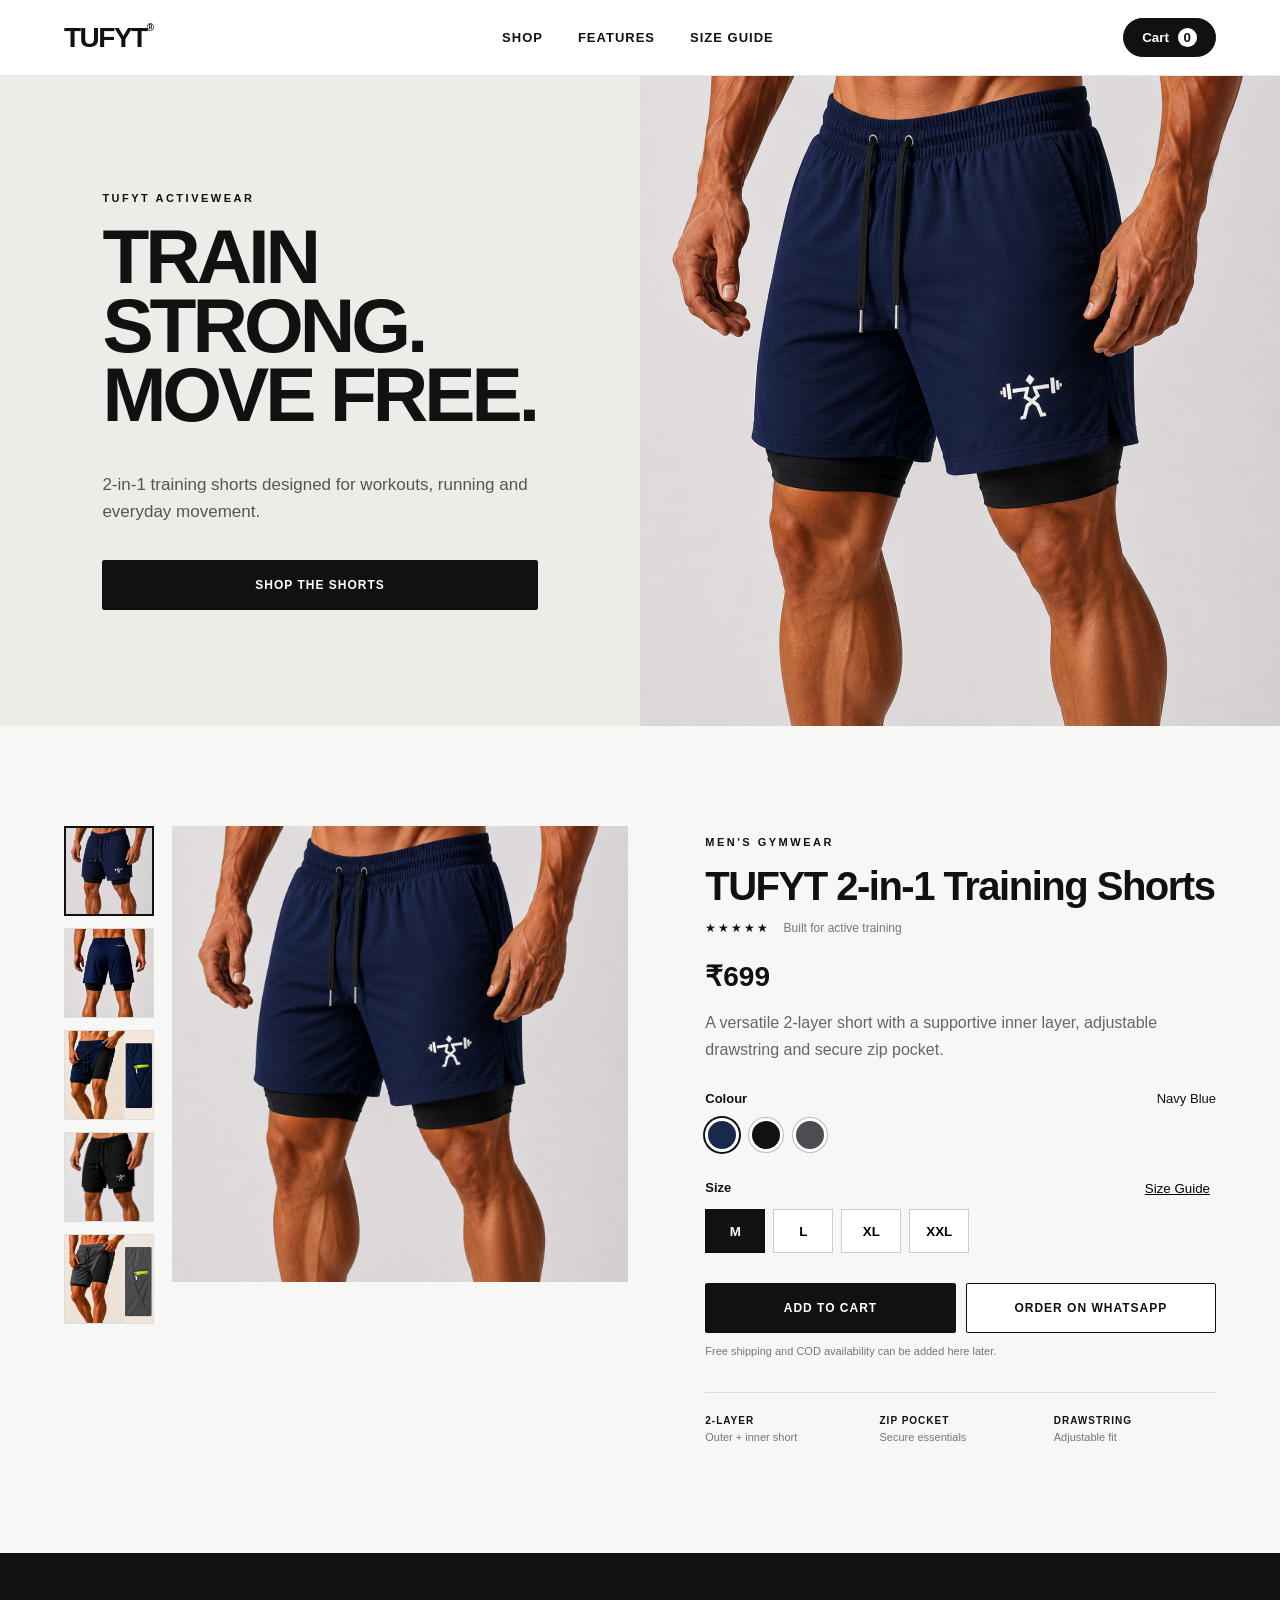
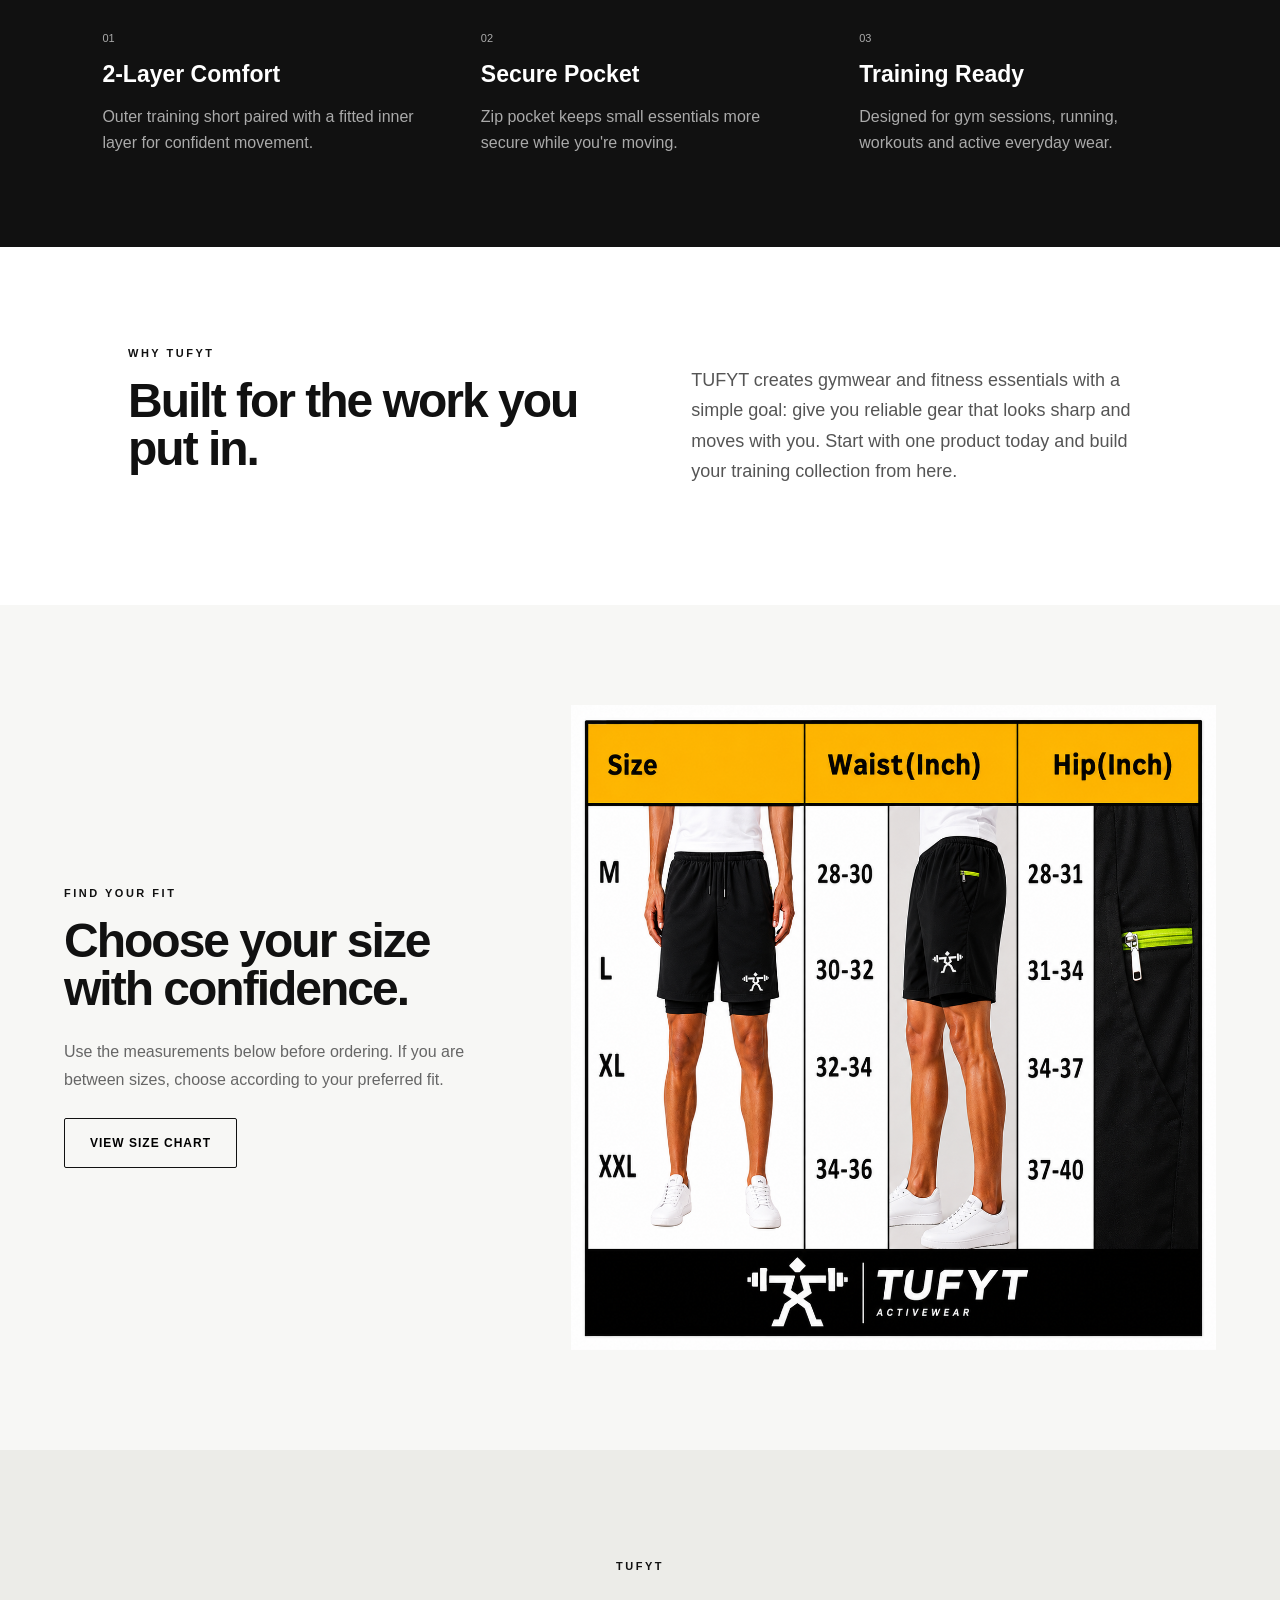
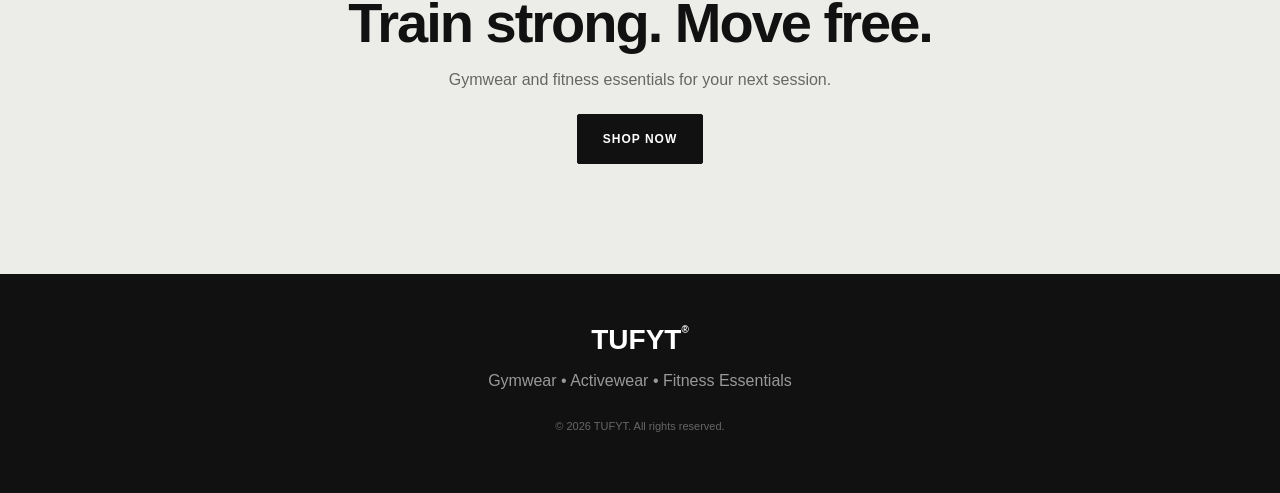
==== index.html @ 215ff0a4 "Add files via upload" ====
<!DOCTYPE html>
<html lang="en">
<head>
<meta charset="UTF-8">
<meta name="viewport" content="width=device-width, initial-scale=1.0">
<title>TUFYT | 2-in-1 Training Shorts</title>
<meta name="description" content="TUFYT 2-in-1 training shorts — built for training, movement and everyday activewear.">
<link rel="stylesheet" href="style.css">
</head>
<body>
<header class="header">
  <a class="logo" href="#">TUFYT<span>®</span></a>
  <nav>
    <a href="#product">Shop</a>
    <a href="#features">Features</a>
    <a href="#size">Size Guide</a>
  </nav>
  <button class="cart-btn" id="cartOpen">Cart <b id="cartCount">0</b></button>
</header>

<main>
<section class="hero">
  <div class="hero-copy">
    <p class="eyebrow">TUFYT ACTIVEWEAR</p>
    <h1>TRAIN STRONG.<br><em>MOVE FREE.</em></h1>
    <p class="hero-text">2-in-1 training shorts designed for workouts, running and everyday movement.</p>
    <a class="btn dark" href="#product">SHOP THE SHORTS</a>
  </div>
  <div class="hero-image">
    <img src="images/navy-front.png" alt="TUFYT 2-in-1 navy training shorts">
  </div>
</section>

<section class="product-section" id="product">
  <div class="gallery">
    <div class="thumbs">
      <button class="thumb active"><img src="images/navy-front.png" alt=""></button>
      <button class="thumb"><img src="images/navy-back.png" alt=""></button>
      <button class="thumb"><img src="images/navy-pocket.png" alt=""></button>
      <button class="thumb"><img src="images/black-front.png" alt=""></button>
      <button class="thumb"><img src="images/grey-front.png" alt=""></button>
    </div>
    <div class="main-photo"><img id="mainImage" src="images/navy-front.png" alt="TUFYT 2-in-1 training shorts"></div>
  </div>

  <div class="product-info">
    <p class="eyebrow">MEN'S GYMWEAR</p>
    <h2>TUFYT 2-in-1 Training Shorts</h2>
    <div class="rating">★★★★★ <span>Built for active training</span></div>
    <div class="price" id="price">₹699</div>
    <p class="muted">A versatile 2-layer short with a supportive inner layer, adjustable drawstring and secure zip pocket.</p>

    <div class="option">
      <div class="option-head"><strong>Colour</strong><span id="colorName">Navy Blue</span></div>
      <div class="swatches">
        <button class="swatch navy selected" data-color="Navy Blue" data-image="images/navy-front.png"></button>
        <button class="swatch black" data-color="Black" data-image="images/black-front.png"></button>
        <button class="swatch grey" data-color="Dark Grey" data-image="images/grey-front.png"></button>
      </div>
    </div>

    <div class="option" id="size">
      <div class="option-head"><strong>Size</strong><button class="size-link" onclick="document.getElementById('sizeModal').classList.add('show')">Size Guide</button></div>
      <div class="sizes">
        <button class="size selected">M</button>
        <button class="size">L</button>
        <button class="size">XL</button>
        <button class="size">XXL</button>
      </div>
    </div>

    <div class="buy-row">
      <button class="btn dark add" id="addCart">ADD TO CART</button>
      <button class="btn whatsapp" id="whatsapp">ORDER ON WHATSAPP</button>
    </div>
    <p class="small-note">Free shipping and COD availability can be added here later.</p>

    <div class="trust">
      <div><b>2-LAYER</b><span>Outer + inner short</span></div>
      <div><b>ZIP POCKET</b><span>Secure essentials</span></div>
      <div><b>DRAWSTRING</b><span>Adjustable fit</span></div>
    </div>
  </div>
</section>

<section class="feature-strip" id="features">
  <div><span>01</span><h3>2-Layer Comfort</h3><p>Outer training short paired with a fitted inner layer for confident movement.</p></div>
  <div><span>02</span><h3>Secure Pocket</h3><p>Zip pocket keeps small essentials more secure while you're moving.</p></div>
  <div><span>03</span><h3>Training Ready</h3><p>Designed for gym sessions, running, workouts and active everyday wear.</p></div>
</section>

<section class="story">
  <div>
    <p class="eyebrow">WHY TUFYT</p>
    <h2>Built for the work you put in.</h2>
  </div>
  <p>TUFYT creates gymwear and fitness essentials with a simple goal: give you reliable gear that looks sharp and moves with you. Start with one product today and build your training collection from here.</p>
</section>

<section class="size-section">
  <div>
    <p class="eyebrow">FIND YOUR FIT</p>
    <h2>Choose your size with confidence.</h2>
    <p>Use the measurements below before ordering. If you are between sizes, choose according to your preferred fit.</p>
    <button class="btn outline" onclick="document.getElementById('sizeModal').classList.add('show')">VIEW SIZE CHART</button>
  </div>
  <img src="images/size.png" alt="TUFYT 2-in-1 shorts size chart">
</section>

<section class="newsletter">
  <p class="eyebrow">TUFYT</p>
  <h2>Train strong. Move free.</h2>
  <p>Gymwear and fitness essentials for your next session.</p>
  <a class="btn dark" href="#product">SHOP NOW</a>
</section>
</main>

<footer>
  <div class="footer-brand">TUFYT<span>®</span></div>
  <p>Gymwear • Activewear • Fitness Essentials</p>
  <p class="copyright">© 2026 TUFYT. All rights reserved.</p>
</footer>

<div class="overlay" id="overlay"></div>
<aside class="cart" id="cart">
  <div class="cart-head"><h3>Your Cart</h3><button id="cartClose">×</button></div>
  <div id="cartItems" class="cart-items"><p class="empty">Your cart is empty.</p></div>
  <div class="cart-bottom">
    <div class="total"><span>Total</span><b id="cartTotal">₹0</b></div>
    <button class="btn whatsapp" id="cartWhatsapp">ORDER CART ON WHATSAPP</button>
  </div>
</aside>

<div class="modal" id="sizeModal">
  <div class="modal-box">
    <button class="modal-close" onclick="document.getElementById('sizeModal').classList.remove('show')">×</button>
    <h2>TUFYT Size Guide</h2>
    <img src="images/size.png" alt="TUFYT size chart">
  </div>
</div>

<script>
const PRICE = 699; // Change your selling price here.
const WHATSAPP_NUMBER = "919999999999"; // Replace with your WhatsApp number, including country code.

let selectedColor = "Navy Blue";
let selectedSize = "M";
let cart = [];

const mainImage = document.getElementById("mainImage");
const colorName = document.getElementById("colorName");

document.querySelectorAll(".thumb").forEach(btn => {
  btn.addEventListener("click", () => {
    document.querySelectorAll(".thumb").forEach(x => x.classList.remove("active"));
    btn.classList.add("active");
    mainImage.src = btn.querySelector("img").src;
  });
});

document.querySelectorAll(".swatch").forEach(btn => {
  btn.addEventListener("click", () => {
    document.querySelectorAll(".swatch").forEach(x => x.classList.remove("selected"));
    btn.classList.add("selected");
    selectedColor = btn.dataset.color;
    colorName.textContent = selectedColor;
    mainImage.src = btn.dataset.image;
  });
});

document.querySelectorAll(".size").forEach(btn => {
  btn.addEventListener("click", () => {
    document.querySelectorAll(".size").forEach(x => x.classList.remove("selected"));
    btn.classList.add("selected");
    selectedSize = btn.textContent;
  });
});

function updateCart() {
  const count = cart.reduce((sum, item) => sum + item.qty, 0);
  document.getElementById("cartCount").textContent = count;
  document.getElementById("cartTotal").textContent = "₹" + (cart.reduce((sum, item) => sum + item.qty * item.price, 0));
  const box = document.getElementById("cartItems");
  if (!cart.length) {
    box.innerHTML = '<p class="empty">Your cart is empty.</p>';
    return;
  }
  box.innerHTML = cart.map((item, i) => `
    <div class="cart-item">
      <img src="${item.image}" alt="">
      <div><b>${item.name}</b><p>${item.color} · Size ${item.size}</p><strong>₹${item.price} × ${item.qty}</strong></div>
      <button onclick="removeItem(${i})">×</button>
    </div>`).join("");
}
function removeItem(i) { cart.splice(i,1); updateCart(); }

document.getElementById("addCart").addEventListener("click", () => {
  const existing = cart.find(x => x.color === selectedColor && x.size === selectedSize);
  if (existing) existing.qty++;
  else cart.push({name:"TUFYT 2-in-1 Training Shorts", color:selectedColor, size:selectedSize, qty:1, price:PRICE, image:mainImage.src});
  updateCart();
  document.getElementById("cart").classList.add("show");
  document.getElementById("overlay").classList.add("show");
});

function openWhatsApp(items) {
  const text = "Hi TUFYT! I want to order:%0A%0A" + items;
  window.open("https://wa.me/" + WHATSAPP_NUMBER + "?text=" + text, "_blank");
}
document.getElementById("whatsapp").addEventListener("click", () => {
  openWhatsApp("TUFYT 2-in-1 Training Shorts%0AColour: " + selectedColor + "%0ASize: " + selectedSize + "%0AQty: 1%0APrice: ₹" + PRICE);
});
document.getElementById("cartWhatsapp").addEventListener("click", () => {
  if (!cart.length) return;
  const lines = cart.map(x => `${x.name} - ${x.color} - Size ${x.size} - Qty ${x.qty} - ₹${x.price*x.qty}`).join("%0A");
  openWhatsApp(lines + "%0A%0ATotal: ₹" + cart.reduce((s,x)=>s+x.price*x.qty,0));
});

document.getElementById("cartOpen").onclick = () => {document.getElementById("cart").classList.add("show");document.getElementById("overlay").classList.add("show");};
function closeCart(){document.getElementById("cart").classList.remove("show");document.getElementById("overlay").classList.remove("show");}
document.getElementById("cartClose").onclick = closeCart;
document.getElementById("overlay").onclick = closeCart;
updateCart();
</script>
</body>
</html>
---- style.css ----
*{box-sizing:border-box}html{scroll-behavior:smooth}body{margin:0;font-family:Arial,Helvetica,sans-serif;color:#111;background:#f7f7f5}a{text-decoration:none;color:inherit}.header{height:76px;background:#fff;border-bottom:1px solid #e8e8e8;display:flex;align-items:center;justify-content:space-between;padding:0 5vw;position:sticky;top:0;z-index:20}.logo{font-size:28px;font-weight:900;letter-spacing:-1.5px}.logo span,.footer-brand span{font-size:10px;vertical-align:top}.header nav{display:flex;gap:35px;font-size:13px;font-weight:700;text-transform:uppercase;letter-spacing:1px}.cart-btn{border:1px solid #111;background:#111;color:#fff;border-radius:30px;padding:11px 18px;font-weight:700;cursor:pointer}.cart-btn b{background:#fff;color:#111;border-radius:50%;padding:2px 6px;margin-left:5px}.hero{min-height:650px;display:grid;grid-template-columns:1fr 1fr;background:#ecece8}.hero-copy{display:flex;flex-direction:column;justify-content:center;padding:8vw}.eyebrow{font-size:11px;font-weight:800;letter-spacing:2.5px;margin:0 0 18px}.hero h1{font-size:clamp(48px,6vw,88px);line-height:.9;letter-spacing:-4px;margin:0 0 25px}.hero h1 em{font-style:normal}.hero-text{font-size:17px;line-height:1.6;max-width:440px;color:#555;margin-bottom:35px}.hero-image{overflow:hidden}.hero-image img{width:100%;height:100%;object-fit:cover;object-position:center}.btn{display:inline-flex;align-items:center;justify-content:center;min-height:50px;padding:0 25px;border-radius:2px;border:1px solid #111;font-weight:800;font-size:12px;letter-spacing:1px;cursor:pointer}.dark{background:#111;color:#fff}.outline{background:transparent}.product-section{display:grid;grid-template-columns:1.05fr .95fr;gap:6vw;max-width:1280px;margin:auto;padding:100px 5vw}.gallery{display:grid;grid-template-columns:90px 1fr;gap:18px}.thumbs{display:flex;flex-direction:column;gap:12px}.thumb{padding:0;border:1px solid #ddd;background:#fff;cursor:pointer;aspect-ratio:1/1;overflow:hidden}.thumb.active{border:2px solid #111}.thumb img{width:100%;height:100%;object-fit:cover}.main-photo{background:#eee;aspect-ratio:1/1;overflow:hidden}.main-photo img{width:100%;height:100%;object-fit:cover}.product-info{padding:10px 0}.product-info h2{font-size:40px;line-height:1;letter-spacing:-1.5px;margin:0 0 15px}.rating{font-size:12px;letter-spacing:2px;margin-bottom:25px}.rating span{color:#777;letter-spacing:0;margin-left:8px}.price{font-size:28px;font-weight:800;margin-bottom:15px}.muted{color:#666;line-height:1.7}.option{margin-top:28px}.option-head{display:flex;justify-content:space-between;margin-bottom:12px;font-size:13px}.size-link{border:0;background:none;text-decoration:underline;cursor:pointer}.swatches{display:flex;gap:10px}.swatch{width:34px;height:34px;border-radius:50%;border:3px solid #fff;box-shadow:0 0 0 1px #bbb;cursor:pointer}.swatch.selected{box-shadow:0 0 0 2px #111}.navy{background:#18294d}.black{background:#111}.grey{background:#4c4d50}.sizes{display:flex;gap:8px}.size{background:#fff;border:1px solid #ccc;min-width:60px;height:44px;cursor:pointer;font-weight:700}.size.selected{background:#111;color:#fff;border-color:#111}.buy-row{display:grid;grid-template-columns:1fr 1fr;gap:10px;margin-top:30px}.whatsapp{background:#fff;border:1px solid #111;color:#111}.small-note{font-size:11px;color:#777;margin-top:12px}.trust{display:grid;grid-template-columns:repeat(3,1fr);gap:12px;border-top:1px solid #ddd;margin-top:35px;padding-top:22px}.trust div{display:flex;flex-direction:column;gap:5px}.trust b{font-size:10px;letter-spacing:1px}.trust span{font-size:11px;color:#777}.feature-strip{background:#111;color:#fff;display:grid;grid-template-columns:repeat(3,1fr);padding:75px 8vw;gap:60px}.feature-strip span{font-size:11px;color:#aaa}.feature-strip h3{font-size:23px;margin:15px 0 10px}.feature-strip p{color:#aaa;line-height:1.6}.story{display:grid;grid-template-columns:1fr 1fr;gap:8vw;padding:100px 10vw;background:#fff}.story h2,.size-section h2{font-size:48px;line-height:1;letter-spacing:-2px;margin:0}.story>p{font-size:18px;line-height:1.7;color:#555}.size-section{max-width:1280px;margin:auto;padding:100px 5vw;display:grid;grid-template-columns:.8fr 1.2fr;gap:6vw;align-items:center}.size-section p:not(.eyebrow){color:#666;line-height:1.7;margin:25px 0}.size-section img{width:100%;max-height:650px;object-fit:contain;background:#fff}.newsletter{text-align:center;padding:110px 20px;background:#ecece8}.newsletter h2{font-size:56px;letter-spacing:-2px;margin:0 0 12px}.newsletter p:not(.eyebrow){color:#666;margin-bottom:25px}footer{background:#111;color:#fff;text-align:center;padding:50px 20px}.footer-brand{font-size:28px;font-weight:900}.footer-brand+ p{color:#999}.copyright{font-size:11px;color:#666;margin-top:30px}.overlay{position:fixed;inset:0;background:rgba(0,0,0,.4);opacity:0;visibility:hidden;transition:.25s;z-index:30}.overlay.show{opacity:1;visibility:visible}.cart{position:fixed;right:-440px;top:0;height:100vh;width:min(440px,100%);background:#fff;z-index:31;transition:.3s;display:flex;flex-direction:column}.cart.show{right:0}.cart-head{padding:25px;border-bottom:1px solid #ddd;display:flex;justify-content:space-between}.cart-head h3{margin:0}.cart-head button,.modal-close{border:0;background:none;font-size:30px;cursor:pointer}.cart-items{padding:20px;overflow:auto;flex:1}.empty{text-align:center;color:#888;margin-top:50px}.cart-item{display:grid;grid-template-columns:70px 1fr 25px;gap:12px;margin-bottom:18px;align-items:start}.cart-item img{width:70px;height:80px;object-fit:cover;background:#eee}.cart-item p{font-size:12px;color:#777;margin:6px 0}.cart-item strong{font-size:13px}.cart-item button{border:0;background:none;font-size:20px;cursor:pointer}.cart-bottom{padding:20px;border-top:1px solid #ddd}.total{display:flex;justify-content:space-between;font-size:18px;margin-bottom:15px}.cart-bottom .btn{width:100%}.modal{position:fixed;inset:0;background:rgba(0,0,0,.65);display:flex;align-items:center;justify-content:center;padding:20px;opacity:0;visibility:hidden;z-index:40}.modal.show{opacity:1;visibility:visible}.modal-box{background:#fff;max-width:850px;max-height:90vh;overflow:auto;padding:30px;position:relative}.modal-box img{width:100%;display:block}.modal-box h2{margin-top:0}.modal-close{position:absolute;right:12px;top:6px}@media(max-width:800px){.header{padding:0 18px}.header nav{display:none}.hero,.product-section,.story,.size-section{grid-template-columns:1fr}.hero{min-height:auto}.hero-copy{padding:70px 24px}.hero-image{height:500px}.product-section{padding:55px 20px}.gallery{grid-template-columns:65px 1fr}.product-info h2{font-size:32px}.feature-strip{grid-template-columns:1fr;padding:55px 25px;gap:25px}.story,.size-section{padding:65px 25px}.story h2,.size-section h2{font-size:38px}.newsletter h2{font-size:40px}.buy-row{grid-template-columns:1fr}.trust{grid-template-columns:1fr 1fr}.trust div:last-child{grid-column:span 2}}
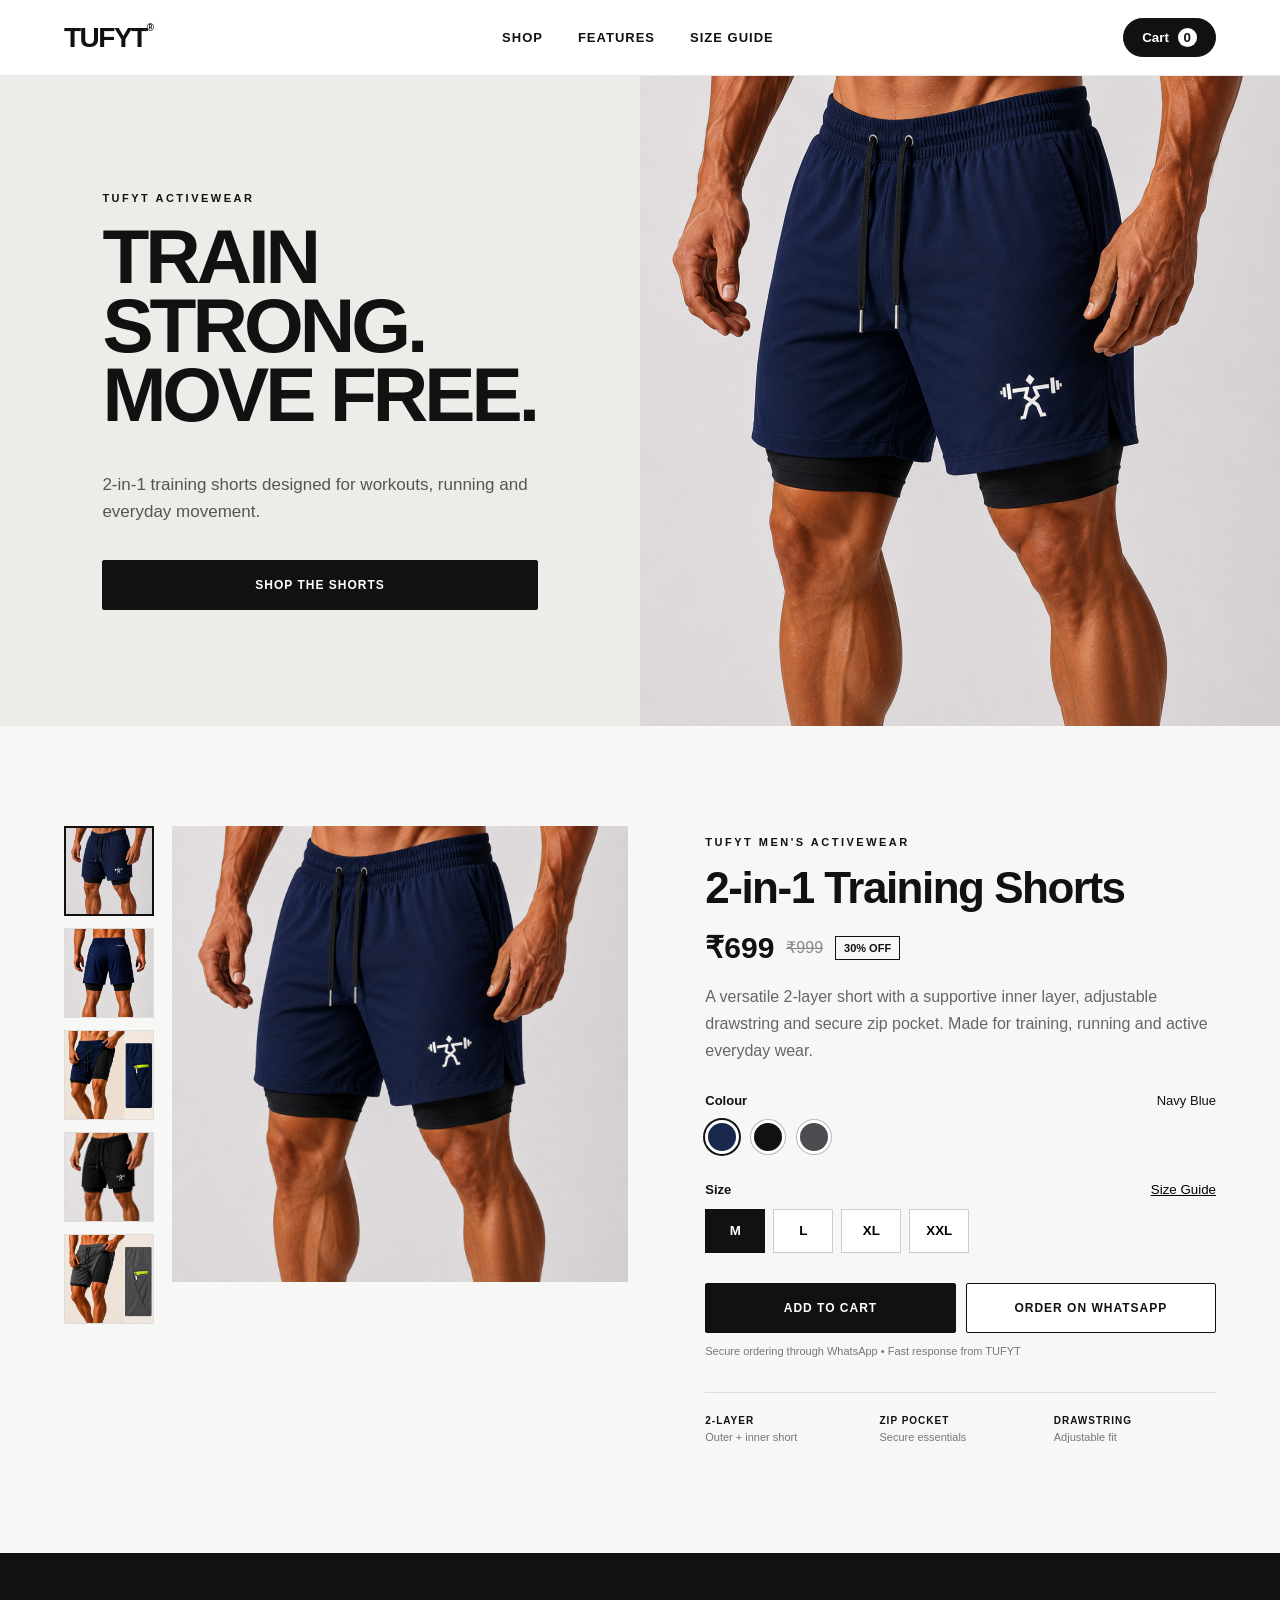
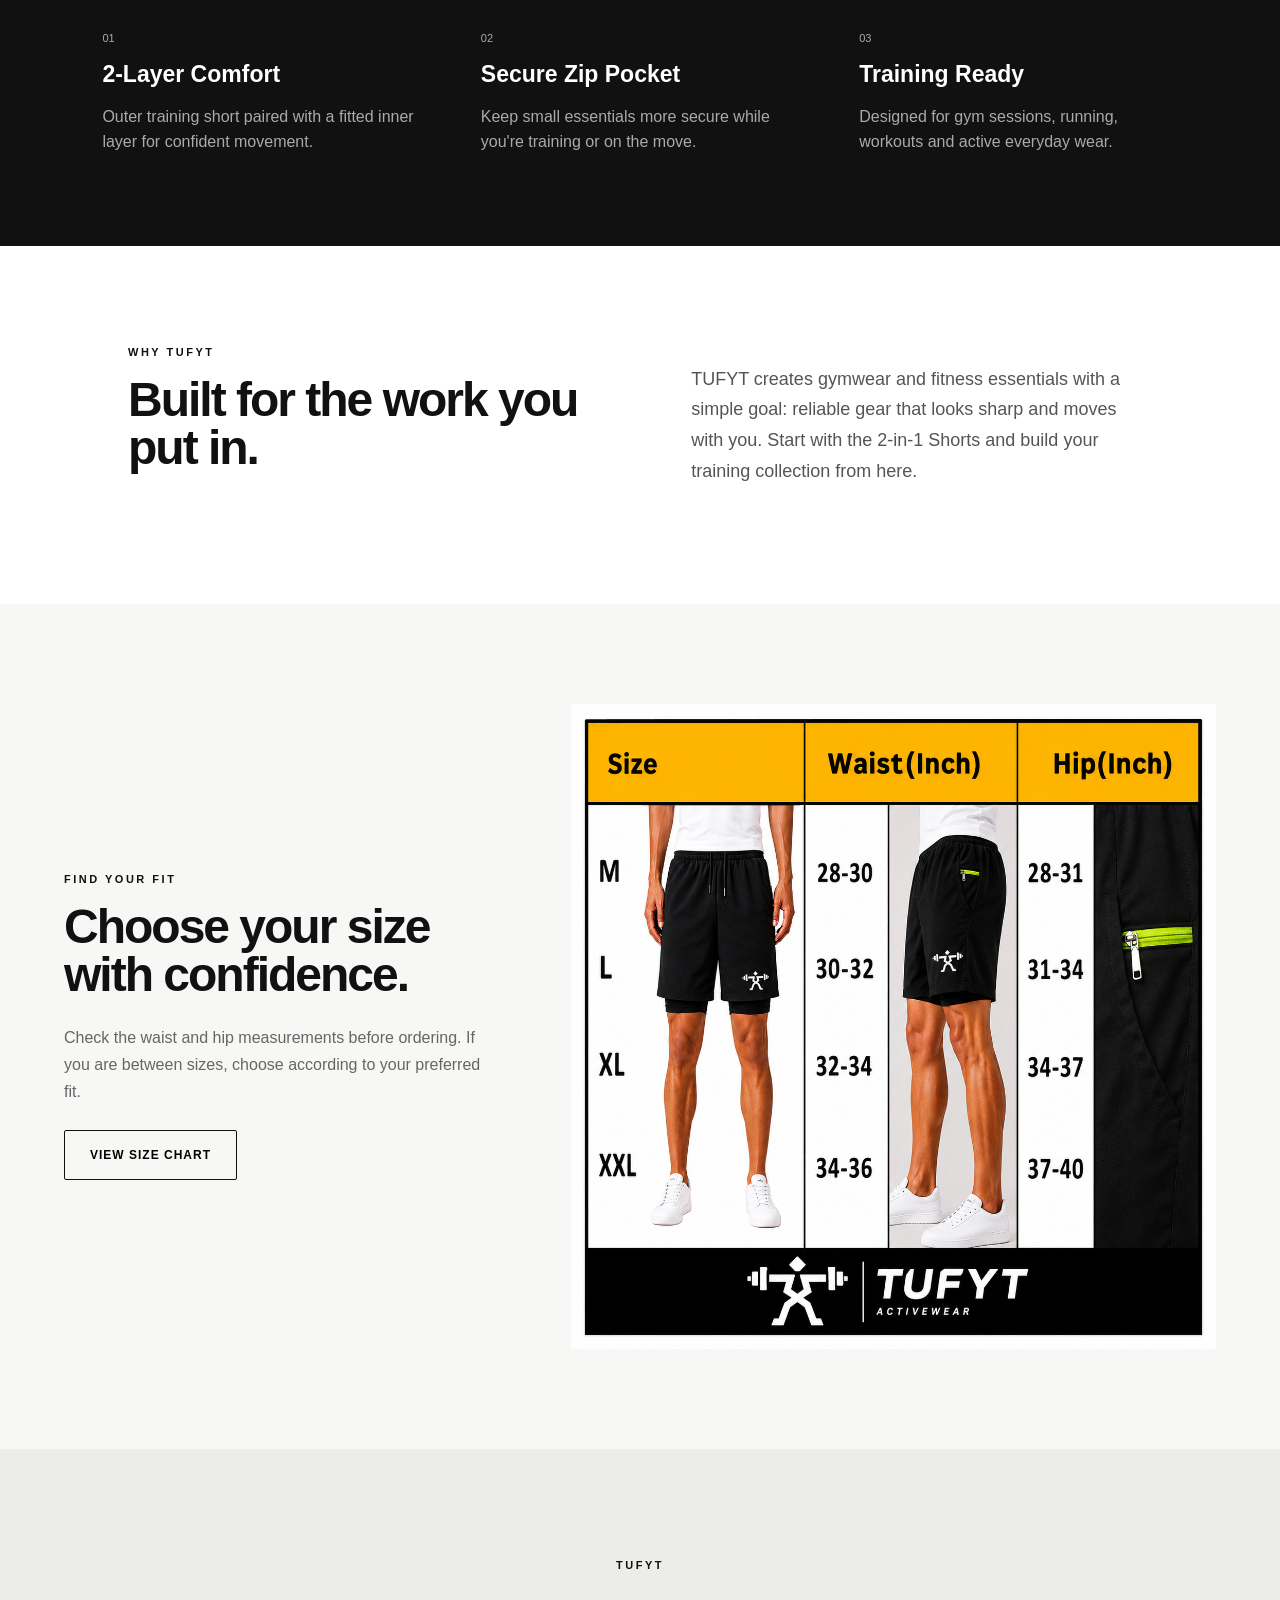
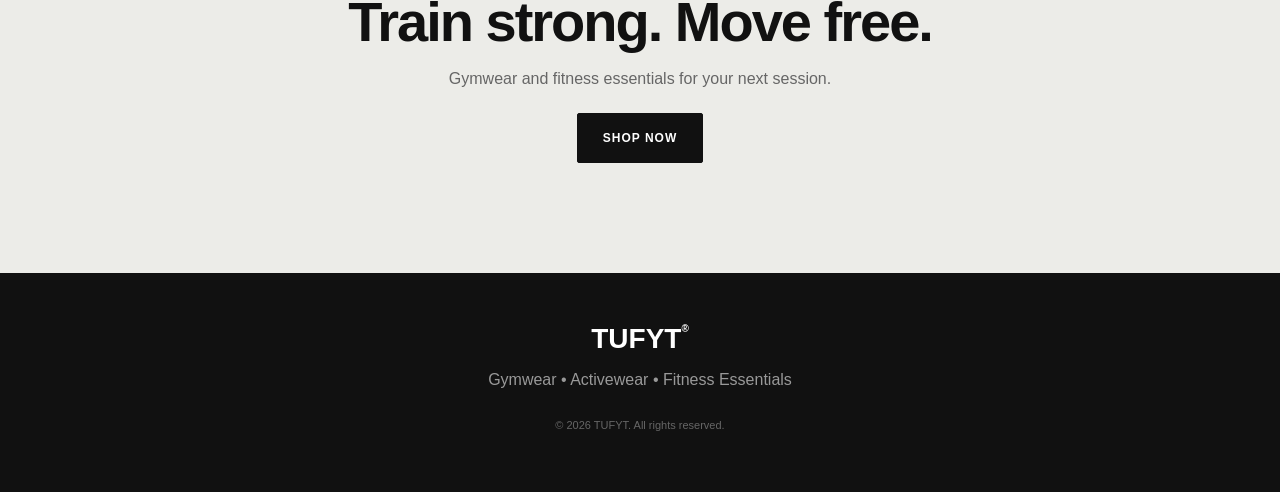
==== commit a14ca394: "Add files via upload" ====
--- a/index.html
+++ b/index.html
@@ -1,13 +1,14 @@
 <!DOCTYPE html>
 <html lang="en">
 <head>
-<meta charset="UTF-8">
-<meta name="viewport" content="width=device-width, initial-scale=1.0">
-<title>TUFYT | 2-in-1 Training Shorts</title>
-<meta name="description" content="TUFYT 2-in-1 training shorts — built for training, movement and everyday activewear.">
-<link rel="stylesheet" href="style.css">
+  <meta charset="UTF-8">
+  <meta name="viewport" content="width=device-width, initial-scale=1.0">
+  <title>TUFYT | 2-in-1 Training Shorts</title>
+  <meta name="description" content="TUFYT 2-in-1 training shorts built for gym, running and everyday movement.">
+  <link rel="stylesheet" href="style.css">
 </head>
 <body>
+
 <header class="header">
   <a class="logo" href="#">TUFYT<span>®</span></a>
   <nav>
@@ -19,100 +20,140 @@
 </header>
 
 <main>
-<section class="hero">
-  <div class="hero-copy">
-    <p class="eyebrow">TUFYT ACTIVEWEAR</p>
-    <h1>TRAIN STRONG.<br><em>MOVE FREE.</em></h1>
-    <p class="hero-text">2-in-1 training shorts designed for workouts, running and everyday movement.</p>
-    <a class="btn dark" href="#product">SHOP THE SHORTS</a>
-  </div>
-  <div class="hero-image">
-    <img src="images/navy-front.png" alt="TUFYT 2-in-1 navy training shorts">
-  </div>
-</section>
-
-<section class="product-section" id="product">
-  <div class="gallery">
-    <div class="thumbs">
-      <button class="thumb active"><img src="images/navy-front.png" alt=""></button>
-      <button class="thumb"><img src="images/navy-back.png" alt=""></button>
-      <button class="thumb"><img src="images/navy-pocket.png" alt=""></button>
-      <button class="thumb"><img src="images/black-front.png" alt=""></button>
-      <button class="thumb"><img src="images/grey-front.png" alt=""></button>
-    </div>
-    <div class="main-photo"><img id="mainImage" src="images/navy-front.png" alt="TUFYT 2-in-1 training shorts"></div>
-  </div>
-
-  <div class="product-info">
-    <p class="eyebrow">MEN'S GYMWEAR</p>
-    <h2>TUFYT 2-in-1 Training Shorts</h2>
-    <div class="rating">★★★★★ <span>Built for active training</span></div>
-    <div class="price" id="price">₹699</div>
-    <p class="muted">A versatile 2-layer short with a supportive inner layer, adjustable drawstring and secure zip pocket.</p>
-
-    <div class="option">
-      <div class="option-head"><strong>Colour</strong><span id="colorName">Navy Blue</span></div>
-      <div class="swatches">
-        <button class="swatch navy selected" data-color="Navy Blue" data-image="images/navy-front.png"></button>
-        <button class="swatch black" data-color="Black" data-image="images/black-front.png"></button>
-        <button class="swatch grey" data-color="Dark Grey" data-image="images/grey-front.png"></button>
-      </div>
-    </div>
-
-    <div class="option" id="size">
-      <div class="option-head"><strong>Size</strong><button class="size-link" onclick="document.getElementById('sizeModal').classList.add('show')">Size Guide</button></div>
-      <div class="sizes">
-        <button class="size selected">M</button>
-        <button class="size">L</button>
-        <button class="size">XL</button>
-        <button class="size">XXL</button>
-      </div>
-    </div>
-
-    <div class="buy-row">
-      <button class="btn dark add" id="addCart">ADD TO CART</button>
-      <button class="btn whatsapp" id="whatsapp">ORDER ON WHATSAPP</button>
-    </div>
-    <p class="small-note">Free shipping and COD availability can be added here later.</p>
-
-    <div class="trust">
-      <div><b>2-LAYER</b><span>Outer + inner short</span></div>
-      <div><b>ZIP POCKET</b><span>Secure essentials</span></div>
-      <div><b>DRAWSTRING</b><span>Adjustable fit</span></div>
-    </div>
-  </div>
-</section>
-
-<section class="feature-strip" id="features">
-  <div><span>01</span><h3>2-Layer Comfort</h3><p>Outer training short paired with a fitted inner layer for confident movement.</p></div>
-  <div><span>02</span><h3>Secure Pocket</h3><p>Zip pocket keeps small essentials more secure while you're moving.</p></div>
-  <div><span>03</span><h3>Training Ready</h3><p>Designed for gym sessions, running, workouts and active everyday wear.</p></div>
-</section>
-
-<section class="story">
-  <div>
-    <p class="eyebrow">WHY TUFYT</p>
-    <h2>Built for the work you put in.</h2>
-  </div>
-  <p>TUFYT creates gymwear and fitness essentials with a simple goal: give you reliable gear that looks sharp and moves with you. Start with one product today and build your training collection from here.</p>
-</section>
-
-<section class="size-section">
-  <div>
-    <p class="eyebrow">FIND YOUR FIT</p>
-    <h2>Choose your size with confidence.</h2>
-    <p>Use the measurements below before ordering. If you are between sizes, choose according to your preferred fit.</p>
-    <button class="btn outline" onclick="document.getElementById('sizeModal').classList.add('show')">VIEW SIZE CHART</button>
-  </div>
-  <img src="images/size.png" alt="TUFYT 2-in-1 shorts size chart">
-</section>
-
-<section class="newsletter">
-  <p class="eyebrow">TUFYT</p>
-  <h2>Train strong. Move free.</h2>
-  <p>Gymwear and fitness essentials for your next session.</p>
-  <a class="btn dark" href="#product">SHOP NOW</a>
-</section>
+
+  <section class="hero">
+    <div class="hero-copy">
+      <p class="eyebrow">TUFYT ACTIVEWEAR</p>
+      <h1>TRAIN STRONG.<br>MOVE FREE.</h1>
+      <p class="hero-text">
+        2-in-1 training shorts designed for workouts, running and everyday movement.
+      </p>
+      <a class="btn dark" href="#product">SHOP THE SHORTS</a>
+    </div>
+    <div class="hero-image">
+      <img src="images/navy-front.png" alt="TUFYT 2-in-1 navy training shorts">
+    </div>
+  </section>
+
+  <section class="product-section" id="product">
+    <div class="gallery">
+      <div class="thumbs">
+        <button class="thumb active" data-image="images/navy-front.png"><img src="images/navy-front.png" alt="Navy front"></button>
+        <button class="thumb" data-image="images/navy-back.png"><img src="images/navy-back.png" alt="Navy back"></button>
+        <button class="thumb" data-image="images/navy-pocket.png"><img src="images/navy-pocket.png" alt="Navy zip pocket"></button>
+        <button class="thumb" data-image="images/black-front.png"><img src="images/black-front.png" alt="Black front"></button>
+        <button class="thumb" data-image="images/grey-front.png"><img src="images/grey-front.png" alt="Dark grey front"></button>
+      </div>
+      <div class="main-photo">
+        <img id="mainImage" src="images/navy-front.png" alt="TUFYT 2-in-1 training shorts">
+      </div>
+    </div>
+
+    <div class="product-info">
+      <p class="eyebrow">TUFYT MEN'S ACTIVEWEAR</p>
+      <h2>2-in-1 Training Shorts</h2>
+
+      <div class="price-row">
+        <span class="price">₹699</span>
+        <span class="old-price">₹999</span>
+        <span class="offer">30% OFF</span>
+      </div>
+
+      <p class="muted">
+        A versatile 2-layer short with a supportive inner layer, adjustable drawstring
+        and secure zip pocket. Made for training, running and active everyday wear.
+      </p>
+
+      <div class="option">
+        <div class="option-head">
+          <strong>Colour</strong>
+          <span id="colorName">Navy Blue</span>
+        </div>
+        <div class="swatches">
+          <button class="swatch navy selected" aria-label="Navy Blue" data-color="Navy Blue" data-image="images/navy-front.png"></button>
+          <button class="swatch black" aria-label="Black" data-color="Black" data-image="images/black-front.png"></button>
+          <button class="swatch grey" aria-label="Dark Grey" data-color="Dark Grey" data-image="images/grey-front.png"></button>
+        </div>
+      </div>
+
+      <div class="option" id="size">
+        <div class="option-head">
+          <strong>Size</strong>
+          <button class="size-link" id="sizeOpen">Size Guide</button>
+        </div>
+        <div class="sizes">
+          <button class="size selected">M</button>
+          <button class="size">L</button>
+          <button class="size">XL</button>
+          <button class="size">XXL</button>
+        </div>
+      </div>
+
+      <div class="buy-row">
+        <button class="btn dark add" id="addCart">ADD TO CART</button>
+        <button class="btn whatsapp" id="whatsapp">ORDER ON WHATSAPP</button>
+      </div>
+
+      <p class="small-note">Secure ordering through WhatsApp • Fast response from TUFYT</p>
+
+      <div class="trust">
+        <div><b>2-LAYER</b><span>Outer + inner short</span></div>
+        <div><b>ZIP POCKET</b><span>Secure essentials</span></div>
+        <div><b>DRAWSTRING</b><span>Adjustable fit</span></div>
+      </div>
+    </div>
+  </section>
+
+  <section class="feature-strip" id="features">
+    <div>
+      <span>01</span>
+      <h3>2-Layer Comfort</h3>
+      <p>Outer training short paired with a fitted inner layer for confident movement.</p>
+    </div>
+    <div>
+      <span>02</span>
+      <h3>Secure Zip Pocket</h3>
+      <p>Keep small essentials more secure while you're training or on the move.</p>
+    </div>
+    <div>
+      <span>03</span>
+      <h3>Training Ready</h3>
+      <p>Designed for gym sessions, running, workouts and active everyday wear.</p>
+    </div>
+  </section>
+
+  <section class="story">
+    <div>
+      <p class="eyebrow">WHY TUFYT</p>
+      <h2>Built for the work you put in.</h2>
+    </div>
+    <p>
+      TUFYT creates gymwear and fitness essentials with a simple goal:
+      reliable gear that looks sharp and moves with you.
+      Start with the 2-in-1 Shorts and build your training collection from here.
+    </p>
+  </section>
+
+  <section class="size-section">
+    <div>
+      <p class="eyebrow">FIND YOUR FIT</p>
+      <h2>Choose your size with confidence.</h2>
+      <p>
+        Check the waist and hip measurements before ordering. If you are between
+        sizes, choose according to your preferred fit.
+      </p>
+      <button class="btn outline" id="sizeOpen2">VIEW SIZE CHART</button>
+    </div>
+    <img src="images/size.png" alt="TUFYT 2-in-1 shorts size chart">
+  </section>
+
+  <section class="newsletter">
+    <p class="eyebrow">TUFYT</p>
+    <h2>Train strong. Move free.</h2>
+    <p>Gymwear and fitness essentials for your next session.</p>
+    <a class="btn dark" href="#product">SHOP NOW</a>
+  </section>
+
 </main>
 
 <footer>
@@ -122,9 +163,15 @@
 </footer>
 
 <div class="overlay" id="overlay"></div>
+
 <aside class="cart" id="cart">
-  <div class="cart-head"><h3>Your Cart</h3><button id="cartClose">×</button></div>
-  <div id="cartItems" class="cart-items"><p class="empty">Your cart is empty.</p></div>
+  <div class="cart-head">
+    <h3>Your Cart</h3>
+    <button id="cartClose" aria-label="Close cart">×</button>
+  </div>
+  <div id="cartItems" class="cart-items">
+    <p class="empty">Your cart is empty.</p>
+  </div>
   <div class="cart-bottom">
     <div class="total"><span>Total</span><b id="cartTotal">₹0</b></div>
     <button class="btn whatsapp" id="cartWhatsapp">ORDER CART ON WHATSAPP</button>
@@ -133,94 +180,191 @@
 
 <div class="modal" id="sizeModal">
   <div class="modal-box">
-    <button class="modal-close" onclick="document.getElementById('sizeModal').classList.remove('show')">×</button>
+    <button class="modal-close" id="sizeClose" aria-label="Close size guide">×</button>
     <h2>TUFYT Size Guide</h2>
     <img src="images/size.png" alt="TUFYT size chart">
   </div>
 </div>
 
 <script>
-const PRICE = 699; // Change your selling price here.
-const WHATSAPP_NUMBER = "919999999999"; // Replace with your WhatsApp number, including country code.
-
-let selectedColor = "Navy Blue";
-let selectedSize = "M";
-let cart = [];
-
-const mainImage = document.getElementById("mainImage");
-const colorName = document.getElementById("colorName");
-
-document.querySelectorAll(".thumb").forEach(btn => {
-  btn.addEventListener("click", () => {
-    document.querySelectorAll(".thumb").forEach(x => x.classList.remove("active"));
-    btn.classList.add("active");
-    mainImage.src = btn.querySelector("img").src;
-  });
-});
-
-document.querySelectorAll(".swatch").forEach(btn => {
-  btn.addEventListener("click", () => {
-    document.querySelectorAll(".swatch").forEach(x => x.classList.remove("selected"));
-    btn.classList.add("selected");
-    selectedColor = btn.dataset.color;
-    colorName.textContent = selectedColor;
-    mainImage.src = btn.dataset.image;
-  });
-});
-
-document.querySelectorAll(".size").forEach(btn => {
-  btn.addEventListener("click", () => {
-    document.querySelectorAll(".size").forEach(x => x.classList.remove("selected"));
-    btn.classList.add("selected");
-    selectedSize = btn.textContent;
-  });
-});
-
-function updateCart() {
-  const count = cart.reduce((sum, item) => sum + item.qty, 0);
-  document.getElementById("cartCount").textContent = count;
-  document.getElementById("cartTotal").textContent = "₹" + (cart.reduce((sum, item) => sum + item.qty * item.price, 0));
-  const box = document.getElementById("cartItems");
-  if (!cart.length) {
-    box.innerHTML = '<p class="empty">Your cart is empty.</p>';
-    return;
-  }
-  box.innerHTML = cart.map((item, i) => `
-    <div class="cart-item">
-      <img src="${item.image}" alt="">
-      <div><b>${item.name}</b><p>${item.color} · Size ${item.size}</p><strong>₹${item.price} × ${item.qty}</strong></div>
-      <button onclick="removeItem(${i})">×</button>
-    </div>`).join("");
-}
-function removeItem(i) { cart.splice(i,1); updateCart(); }
-
-document.getElementById("addCart").addEventListener("click", () => {
-  const existing = cart.find(x => x.color === selectedColor && x.size === selectedSize);
-  if (existing) existing.qty++;
-  else cart.push({name:"TUFYT 2-in-1 Training Shorts", color:selectedColor, size:selectedSize, qty:1, price:PRICE, image:mainImage.src});
+  // ============================
+  // TUFYT SETTINGS
+  // ============================
+  const PRICE = 699;
+
+  // IMPORTANT:
+  // Replace this with your real WhatsApp number.
+  // India example: 919876543210
+  const WHATSAPP_NUMBER = "917827955976";
+
+  const PRODUCT_NAME = "TUFYT 2-in-1 Training Shorts";
+
+  let selectedColor = "Navy Blue";
+  let selectedSize = "M";
+  let cart = [];
+
+  const mainImage = document.getElementById("mainImage");
+  const colorName = document.getElementById("colorName");
+  const cartEl = document.getElementById("cart");
+  const overlay = document.getElementById("overlay");
+
+  // Gallery
+  document.querySelectorAll(".thumb").forEach(btn => {
+    btn.addEventListener("click", () => {
+      document.querySelectorAll(".thumb").forEach(x => x.classList.remove("active"));
+      btn.classList.add("active");
+      mainImage.src = btn.dataset.image;
+    });
+  });
+
+  // Colours
+  document.querySelectorAll(".swatch").forEach(btn => {
+    btn.addEventListener("click", () => {
+      document.querySelectorAll(".swatch").forEach(x => x.classList.remove("selected"));
+      btn.classList.add("selected");
+
+      selectedColor = btn.dataset.color;
+      colorName.textContent = selectedColor;
+      mainImage.src = btn.dataset.image;
+    });
+  });
+
+  // Sizes
+  document.querySelectorAll(".size").forEach(btn => {
+    btn.addEventListener("click", () => {
+      document.querySelectorAll(".size").forEach(x => x.classList.remove("selected"));
+      btn.classList.add("selected");
+      selectedSize = btn.textContent.trim();
+    });
+  });
+
+  function openCart() {
+    cartEl.classList.add("show");
+    overlay.classList.add("show");
+  }
+
+  function closeCart() {
+    cartEl.classList.remove("show");
+    overlay.classList.remove("show");
+  }
+
+  document.getElementById("cartOpen").addEventListener("click", openCart);
+  document.getElementById("cartClose").addEventListener("click", closeCart);
+  overlay.addEventListener("click", closeCart);
+
+  function updateCart() {
+    const count = cart.reduce((sum, item) => sum + item.qty, 0);
+    const total = cart.reduce((sum, item) => sum + item.qty * item.price, 0);
+
+    document.getElementById("cartCount").textContent = count;
+    document.getElementById("cartTotal").textContent = "₹" + total.toLocaleString("en-IN");
+
+    const box = document.getElementById("cartItems");
+
+    if (!cart.length) {
+      box.innerHTML = '<p class="empty">Your cart is empty.</p>';
+      return;
+    }
+
+    box.innerHTML = cart.map((item, i) => `
+      <div class="cart-item">
+        <img src="${item.image}" alt="">
+        <div>
+          <b>${item.name}</b>
+          <p>${item.color} · Size ${item.size}</p>
+          <strong>₹${item.price.toLocaleString("en-IN")} × ${item.qty}</strong>
+        </div>
+        <button class="remove" onclick="removeItem(${i})" aria-label="Remove item">×</button>
+      </div>
+    `).join("");
+  }
+
+  window.removeItem = function(index) {
+    cart.splice(index, 1);
+    updateCart();
+  };
+
+  document.getElementById("addCart").addEventListener("click", () => {
+    const existing = cart.find(
+      item => item.color === selectedColor && item.size === selectedSize
+    );
+
+    if (existing) {
+      existing.qty += 1;
+    } else {
+      cart.push({
+        name: PRODUCT_NAME,
+        color: selectedColor,
+        size: selectedSize,
+        qty: 1,
+        price: PRICE,
+        image: mainImage.src
+      });
+    }
+
+    updateCart();
+    openCart();
+  });
+
+  function sendWhatsApp(message) {
+    const url = "https://wa.me/" + WHATSAPP_NUMBER + "?text=" + encodeURIComponent(message);
+    window.open(url, "_blank");
+  }
+
+  document.getElementById("whatsapp").addEventListener("click", () => {
+    sendWhatsApp(
+      "Hi TUFYT! I want to order:\n\n" +
+      PRODUCT_NAME + "\n" +
+      "Colour: " + selectedColor + "\n" +
+      "Size: " + selectedSize + "\n" +
+      "Quantity: 1\n" +
+      "Price: ₹" + PRICE + "\n\n" +
+      "Please confirm availability and delivery details."
+    );
+  });
+
+  document.getElementById("cartWhatsapp").addEventListener("click", () => {
+    if (!cart.length) return;
+
+    const lines = cart.map(item =>
+      item.name +
+      " | " + item.color +
+      " | Size " + item.size +
+      " | Qty " + item.qty +
+      " | ₹" + (item.price * item.qty)
+    ).join("\n");
+
+    const total = cart.reduce((sum, item) => sum + item.qty * item.price, 0);
+
+    sendWhatsApp(
+      "Hi TUFYT! I want to order:\n\n" +
+      lines +
+      "\n\nTotal: ₹" + total +
+      "\n\nPlease confirm availability and delivery details."
+    );
+  });
+
+  // Size modal
+  const sizeModal = document.getElementById("sizeModal");
+
+  function openSize() {
+    sizeModal.classList.add("show");
+  }
+
+  function closeSize() {
+    sizeModal.classList.remove("show");
+  }
+
+  document.getElementById("sizeOpen").addEventListener("click", openSize);
+  document.getElementById("sizeOpen2").addEventListener("click", openSize);
+  document.getElementById("sizeClose").addEventListener("click", closeSize);
+
+  sizeModal.addEventListener("click", (e) => {
+    if (e.target === sizeModal) closeSize();
+  });
+
   updateCart();
-  document.getElementById("cart").classList.add("show");
-  document.getElementById("overlay").classList.add("show");
-});
-
-function openWhatsApp(items) {
-  const text = "Hi TUFYT! I want to order:%0A%0A" + items;
-  window.open("https://wa.me/" + WHATSAPP_NUMBER + "?text=" + text, "_blank");
-}
-document.getElementById("whatsapp").addEventListener("click", () => {
-  openWhatsApp("TUFYT 2-in-1 Training Shorts%0AColour: " + selectedColor + "%0ASize: " + selectedSize + "%0AQty: 1%0APrice: ₹" + PRICE);
-});
-document.getElementById("cartWhatsapp").addEventListener("click", () => {
-  if (!cart.length) return;
-  const lines = cart.map(x => `${x.name} - ${x.color} - Size ${x.size} - Qty ${x.qty} - ₹${x.price*x.qty}`).join("%0A");
-  openWhatsApp(lines + "%0A%0ATotal: ₹" + cart.reduce((s,x)=>s+x.price*x.qty,0));
-});
-
-document.getElementById("cartOpen").onclick = () => {document.getElementById("cart").classList.add("show");document.getElementById("overlay").classList.add("show");};
-function closeCart(){document.getElementById("cart").classList.remove("show");document.getElementById("overlay").classList.remove("show");}
-document.getElementById("cartClose").onclick = closeCart;
-document.getElementById("overlay").onclick = closeCart;
-updateCart();
 </script>
+
 </body>
 </html>
--- a/style.css
+++ b/style.css
@@ -1 +1,144 @@
-*{box-sizing:border-box}html{scroll-behavior:smooth}body{margin:0;font-family:Arial,Helvetica,sans-serif;color:#111;background:#f7f7f5}a{text-decoration:none;color:inherit}.header{height:76px;background:#fff;border-bottom:1px solid #e8e8e8;display:flex;align-items:center;justify-content:space-between;padding:0 5vw;position:sticky;top:0;z-index:20}.logo{font-size:28px;font-weight:900;letter-spacing:-1.5px}.logo span,.footer-brand span{font-size:10px;vertical-align:top}.header nav{display:flex;gap:35px;font-size:13px;font-weight:700;text-transform:uppercase;letter-spacing:1px}.cart-btn{border:1px solid #111;background:#111;color:#fff;border-radius:30px;padding:11px 18px;font-weight:700;cursor:pointer}.cart-btn b{background:#fff;color:#111;border-radius:50%;padding:2px 6px;margin-left:5px}.hero{min-height:650px;display:grid;grid-template-columns:1fr 1fr;background:#ecece8}.hero-copy{display:flex;flex-direction:column;justify-content:center;padding:8vw}.eyebrow{font-size:11px;font-weight:800;letter-spacing:2.5px;margin:0 0 18px}.hero h1{font-size:clamp(48px,6vw,88px);line-height:.9;letter-spacing:-4px;margin:0 0 25px}.hero h1 em{font-style:normal}.hero-text{font-size:17px;line-height:1.6;max-width:440px;color:#555;margin-bottom:35px}.hero-image{overflow:hidden}.hero-image img{width:100%;height:100%;object-fit:cover;object-position:center}.btn{display:inline-flex;align-items:center;justify-content:center;min-height:50px;padding:0 25px;border-radius:2px;border:1px solid #111;font-weight:800;font-size:12px;letter-spacing:1px;cursor:pointer}.dark{background:#111;color:#fff}.outline{background:transparent}.product-section{display:grid;grid-template-columns:1.05fr .95fr;gap:6vw;max-width:1280px;margin:auto;padding:100px 5vw}.gallery{display:grid;grid-template-columns:90px 1fr;gap:18px}.thumbs{display:flex;flex-direction:column;gap:12px}.thumb{padding:0;border:1px solid #ddd;background:#fff;cursor:pointer;aspect-ratio:1/1;overflow:hidden}.thumb.active{border:2px solid #111}.thumb img{width:100%;height:100%;object-fit:cover}.main-photo{background:#eee;aspect-ratio:1/1;overflow:hidden}.main-photo img{width:100%;height:100%;object-fit:cover}.product-info{padding:10px 0}.product-info h2{font-size:40px;line-height:1;letter-spacing:-1.5px;margin:0 0 15px}.rating{font-size:12px;letter-spacing:2px;margin-bottom:25px}.rating span{color:#777;letter-spacing:0;margin-left:8px}.price{font-size:28px;font-weight:800;margin-bottom:15px}.muted{color:#666;line-height:1.7}.option{margin-top:28px}.option-head{display:flex;justify-content:space-between;margin-bottom:12px;font-size:13px}.size-link{border:0;background:none;text-decoration:underline;cursor:pointer}.swatches{display:flex;gap:10px}.swatch{width:34px;height:34px;border-radius:50%;border:3px solid #fff;box-shadow:0 0 0 1px #bbb;cursor:pointer}.swatch.selected{box-shadow:0 0 0 2px #111}.navy{background:#18294d}.black{background:#111}.grey{background:#4c4d50}.sizes{display:flex;gap:8px}.size{background:#fff;border:1px solid #ccc;min-width:60px;height:44px;cursor:pointer;font-weight:700}.size.selected{background:#111;color:#fff;border-color:#111}.buy-row{display:grid;grid-template-columns:1fr 1fr;gap:10px;margin-top:30px}.whatsapp{background:#fff;border:1px solid #111;color:#111}.small-note{font-size:11px;color:#777;margin-top:12px}.trust{display:grid;grid-template-columns:repeat(3,1fr);gap:12px;border-top:1px solid #ddd;margin-top:35px;padding-top:22px}.trust div{display:flex;flex-direction:column;gap:5px}.trust b{font-size:10px;letter-spacing:1px}.trust span{font-size:11px;color:#777}.feature-strip{background:#111;color:#fff;display:grid;grid-template-columns:repeat(3,1fr);padding:75px 8vw;gap:60px}.feature-strip span{font-size:11px;color:#aaa}.feature-strip h3{font-size:23px;margin:15px 0 10px}.feature-strip p{color:#aaa;line-height:1.6}.story{display:grid;grid-template-columns:1fr 1fr;gap:8vw;padding:100px 10vw;background:#fff}.story h2,.size-section h2{font-size:48px;line-height:1;letter-spacing:-2px;margin:0}.story>p{font-size:18px;line-height:1.7;color:#555}.size-section{max-width:1280px;margin:auto;padding:100px 5vw;display:grid;grid-template-columns:.8fr 1.2fr;gap:6vw;align-items:center}.size-section p:not(.eyebrow){color:#666;line-height:1.7;margin:25px 0}.size-section img{width:100%;max-height:650px;object-fit:contain;background:#fff}.newsletter{text-align:center;padding:110px 20px;background:#ecece8}.newsletter h2{font-size:56px;letter-spacing:-2px;margin:0 0 12px}.newsletter p:not(.eyebrow){color:#666;margin-bottom:25px}footer{background:#111;color:#fff;text-align:center;padding:50px 20px}.footer-brand{font-size:28px;font-weight:900}.footer-brand+ p{color:#999}.copyright{font-size:11px;color:#666;margin-top:30px}.overlay{position:fixed;inset:0;background:rgba(0,0,0,.4);opacity:0;visibility:hidden;transition:.25s;z-index:30}.overlay.show{opacity:1;visibility:visible}.cart{position:fixed;right:-440px;top:0;height:100vh;width:min(440px,100%);background:#fff;z-index:31;transition:.3s;display:flex;flex-direction:column}.cart.show{right:0}.cart-head{padding:25px;border-bottom:1px solid #ddd;display:flex;justify-content:space-between}.cart-head h3{margin:0}.cart-head button,.modal-close{border:0;background:none;font-size:30px;cursor:pointer}.cart-items{padding:20px;overflow:auto;flex:1}.empty{text-align:center;color:#888;margin-top:50px}.cart-item{display:grid;grid-template-columns:70px 1fr 25px;gap:12px;margin-bottom:18px;align-items:start}.cart-item img{width:70px;height:80px;object-fit:cover;background:#eee}.cart-item p{font-size:12px;color:#777;margin:6px 0}.cart-item strong{font-size:13px}.cart-item button{border:0;background:none;font-size:20px;cursor:pointer}.cart-bottom{padding:20px;border-top:1px solid #ddd}.total{display:flex;justify-content:space-between;font-size:18px;margin-bottom:15px}.cart-bottom .btn{width:100%}.modal{position:fixed;inset:0;background:rgba(0,0,0,.65);display:flex;align-items:center;justify-content:center;padding:20px;opacity:0;visibility:hidden;z-index:40}.modal.show{opacity:1;visibility:visible}.modal-box{background:#fff;max-width:850px;max-height:90vh;overflow:auto;padding:30px;position:relative}.modal-box img{width:100%;display:block}.modal-box h2{margin-top:0}.modal-close{position:absolute;right:12px;top:6px}@media(max-width:800px){.header{padding:0 18px}.header nav{display:none}.hero,.product-section,.story,.size-section{grid-template-columns:1fr}.hero{min-height:auto}.hero-copy{padding:70px 24px}.hero-image{height:500px}.product-section{padding:55px 20px}.gallery{grid-template-columns:65px 1fr}.product-info h2{font-size:32px}.feature-strip{grid-template-columns:1fr;padding:55px 25px;gap:25px}.story,.size-section{padding:65px 25px}.story h2,.size-section h2{font-size:38px}.newsletter h2{font-size:40px}.buy-row{grid-template-columns:1fr}.trust{grid-template-columns:1fr 1fr}.trust div:last-child{grid-column:span 2}}
+*{box-sizing:border-box}
+html{scroll-behavior:smooth}
+body{margin:0;font-family:Arial,Helvetica,sans-serif;color:#111;background:#f7f7f5}
+a{text-decoration:none;color:inherit}
+button{font-family:inherit}
+
+.header{height:76px;background:#fff;border-bottom:1px solid #e8e8e8;display:flex;align-items:center;justify-content:space-between;padding:0 5vw;position:sticky;top:0;z-index:20}
+.logo{font-size:28px;font-weight:900;letter-spacing:-1.5px}
+.logo span,.footer-brand span{font-size:10px;vertical-align:top}
+.header nav{display:flex;gap:35px;font-size:13px;font-weight:700;text-transform:uppercase;letter-spacing:1px}
+.header nav a:hover{text-decoration:underline}
+.cart-btn{border:1px solid #111;background:#111;color:#fff;border-radius:30px;padding:11px 18px;font-weight:700;cursor:pointer}
+.cart-btn b{background:#fff;color:#111;border-radius:50%;padding:2px 6px;margin-left:5px}
+
+.hero{min-height:650px;display:grid;grid-template-columns:1fr 1fr;background:#ecece8}
+.hero-copy{display:flex;flex-direction:column;justify-content:center;padding:8vw}
+.eyebrow{font-size:11px;font-weight:800;letter-spacing:2.5px;margin:0 0 18px}
+.hero h1{font-size:clamp(48px,6vw,88px);line-height:.9;letter-spacing:-4px;margin:0 0 25px}
+.hero-text{font-size:17px;line-height:1.6;max-width:440px;color:#555;margin-bottom:35px}
+.hero-image{overflow:hidden}
+.hero-image img{width:100%;height:100%;object-fit:cover;object-position:center}
+
+.btn{display:inline-flex;align-items:center;justify-content:center;min-height:50px;padding:0 25px;border-radius:2px;border:1px solid #111;font-weight:800;font-size:12px;letter-spacing:1px;cursor:pointer}
+.dark{background:#111;color:#fff}
+.dark:hover{background:#2b2b2b}
+.outline{background:transparent}
+.outline:hover{background:#111;color:#fff}
+
+.product-section{display:grid;grid-template-columns:1.05fr .95fr;gap:6vw;max-width:1280px;margin:auto;padding:100px 5vw}
+.gallery{display:grid;grid-template-columns:90px 1fr;gap:18px}
+.thumbs{display:flex;flex-direction:column;gap:12px}
+.thumb{padding:0;border:1px solid #ddd;background:#fff;cursor:pointer;aspect-ratio:1/1;overflow:hidden}
+.thumb.active{border:2px solid #111}
+.thumb img{width:100%;height:100%;object-fit:cover}
+.main-photo{background:#eee;aspect-ratio:1/1;overflow:hidden}
+.main-photo img{width:100%;height:100%;object-fit:cover}
+
+.product-info{padding:10px 0}
+.product-info h2{font-size:44px;line-height:1;letter-spacing:-1.5px;margin:0 0 20px}
+.price-row{display:flex;align-items:center;gap:12px;margin-bottom:18px}
+.price{font-size:30px;font-weight:900}
+.old-price{font-size:16px;color:#888;text-decoration:line-through}
+.offer{font-size:11px;font-weight:800;border:1px solid #111;padding:5px 8px}
+.muted{color:#666;line-height:1.7;max-width:560px}
+
+.option{margin-top:28px}
+.option-head{display:flex;justify-content:space-between;margin-bottom:12px;font-size:13px}
+.size-link{border:0;background:none;text-decoration:underline;cursor:pointer;padding:0}
+.swatches{display:flex;gap:12px}
+.swatch{width:34px;height:34px;border-radius:50%;border:3px solid #fff;box-shadow:0 0 0 1px #bbb;cursor:pointer}
+.swatch.selected{box-shadow:0 0 0 2px #111}
+.navy{background:#18294d}
+.black{background:#111}
+.grey{background:#4c4d50}
+
+.sizes{display:flex;gap:8px}
+.size{background:#fff;border:1px solid #ccc;min-width:60px;height:44px;cursor:pointer;font-weight:700}
+.size:hover{border-color:#111}
+.size.selected{background:#111;color:#fff;border-color:#111}
+
+.buy-row{display:grid;grid-template-columns:1fr 1fr;gap:10px;margin-top:30px}
+.whatsapp{background:#fff;border:1px solid #111;color:#111}
+.whatsapp:hover{background:#111;color:#fff}
+.small-note{font-size:11px;color:#777;margin-top:12px}
+
+.trust{display:grid;grid-template-columns:repeat(3,1fr);gap:12px;border-top:1px solid #ddd;margin-top:35px;padding-top:22px}
+.trust div{display:flex;flex-direction:column;gap:5px}
+.trust b{font-size:10px;letter-spacing:1px}
+.trust span{font-size:11px;color:#777}
+
+.feature-strip{background:#111;color:#fff;display:grid;grid-template-columns:repeat(3,1fr);padding:75px 8vw;gap:60px}
+.feature-strip span{font-size:11px;color:#aaa}
+.feature-strip h3{font-size:23px;margin:15px 0 10px}
+.feature-strip p{color:#aaa;line-height:1.6}
+
+.story{display:grid;grid-template-columns:1fr 1fr;gap:8vw;padding:100px 10vw;background:#fff}
+.story h2,.size-section h2{font-size:48px;line-height:1;letter-spacing:-2px;margin:0}
+.story>p{font-size:18px;line-height:1.7;color:#555}
+
+.size-section{max-width:1280px;margin:auto;padding:100px 5vw;display:grid;grid-template-columns:.8fr 1.2fr;gap:6vw;align-items:center}
+.size-section p:not(.eyebrow){color:#666;line-height:1.7;margin:25px 0}
+.size-section img{width:100%;max-height:650px;object-fit:contain;background:#fff}
+
+.newsletter{text-align:center;padding:110px 20px;background:#ecece8}
+.newsletter h2{font-size:56px;letter-spacing:-2px;margin:0 0 12px}
+.newsletter p:not(.eyebrow){color:#666;margin-bottom:25px}
+
+footer{background:#111;color:#fff;text-align:center;padding:50px 20px}
+.footer-brand{font-size:28px;font-weight:900}
+.footer-brand+ p{color:#999}
+.copyright{font-size:11px;color:#666;margin-top:30px}
+
+.overlay{position:fixed;inset:0;background:rgba(0,0,0,.4);opacity:0;visibility:hidden;transition:.25s;z-index:30}
+.overlay.show{opacity:1;visibility:visible}
+.cart{position:fixed;right:-440px;top:0;height:100vh;width:min(440px,100%);background:#fff;z-index:31;transition:.3s;display:flex;flex-direction:column}
+.cart.show{right:0}
+.cart-head{padding:25px;border-bottom:1px solid #ddd;display:flex;justify-content:space-between;align-items:center}
+.cart-head h3{margin:0}
+.cart-head button,.modal-close{border:0;background:none;font-size:30px;cursor:pointer}
+.cart-items{padding:20px;overflow:auto;flex:1}
+.empty{text-align:center;color:#888;margin-top:50px}
+.cart-item{display:grid;grid-template-columns:70px 1fr 25px;gap:12px;margin-bottom:18px;align-items:start}
+.cart-item img{width:70px;height:80px;object-fit:cover;background:#eee}
+.cart-item p{font-size:12px;color:#777;margin:6px 0}
+.cart-item strong{font-size:13px}
+.cart-item .remove{border:0;background:none;font-size:20px;cursor:pointer}
+.cart-bottom{padding:20px;border-top:1px solid #ddd}
+.total{display:flex;justify-content:space-between;font-size:18px;margin-bottom:15px}
+.cart-bottom .btn{width:100%}
+
+.modal{position:fixed;inset:0;background:rgba(0,0,0,.65);display:flex;align-items:center;justify-content:center;padding:20px;opacity:0;visibility:hidden;z-index:40;transition:.2s}
+.modal.show{opacity:1;visibility:visible}
+.modal-box{background:#fff;max-width:850px;max-height:90vh;overflow:auto;padding:30px;position:relative}
+.modal-box img{width:100%;display:block}
+.modal-box h2{margin-top:0}
+.modal-close{position:absolute;right:12px;top:6px}
+
+@media(max-width:800px){
+  .header{padding:0 18px}
+  .header nav{display:none}
+  .hero,.product-section,.story,.size-section{grid-template-columns:1fr}
+  .hero{min-height:auto}
+  .hero-copy{padding:70px 24px}
+  .hero-image{height:500px}
+  .product-section{padding:55px 20px}
+  .gallery{grid-template-columns:65px 1fr}
+  .product-info h2{font-size:34px}
+  .feature-strip{grid-template-columns:1fr;padding:55px 25px;gap:25px}
+  .story,.size-section{padding:65px 25px}
+  .story h2,.size-section h2{font-size:38px}
+  .newsletter h2{font-size:40px}
+  .buy-row{grid-template-columns:1fr}
+  .trust{grid-template-columns:1fr 1fr}
+  .trust div:last-child{grid-column:span 2}
+}
+
+@media(max-width:480px){
+  .hero-image{height:430px}
+  .hero h1{font-size:48px;letter-spacing:-2px}
+  .gallery{grid-template-columns:58px 1fr;gap:10px}
+  .thumbs{gap:8px}
+  .product-section{padding-left:16px;padding-right:16px}
+  .price{font-size:27px}
+}
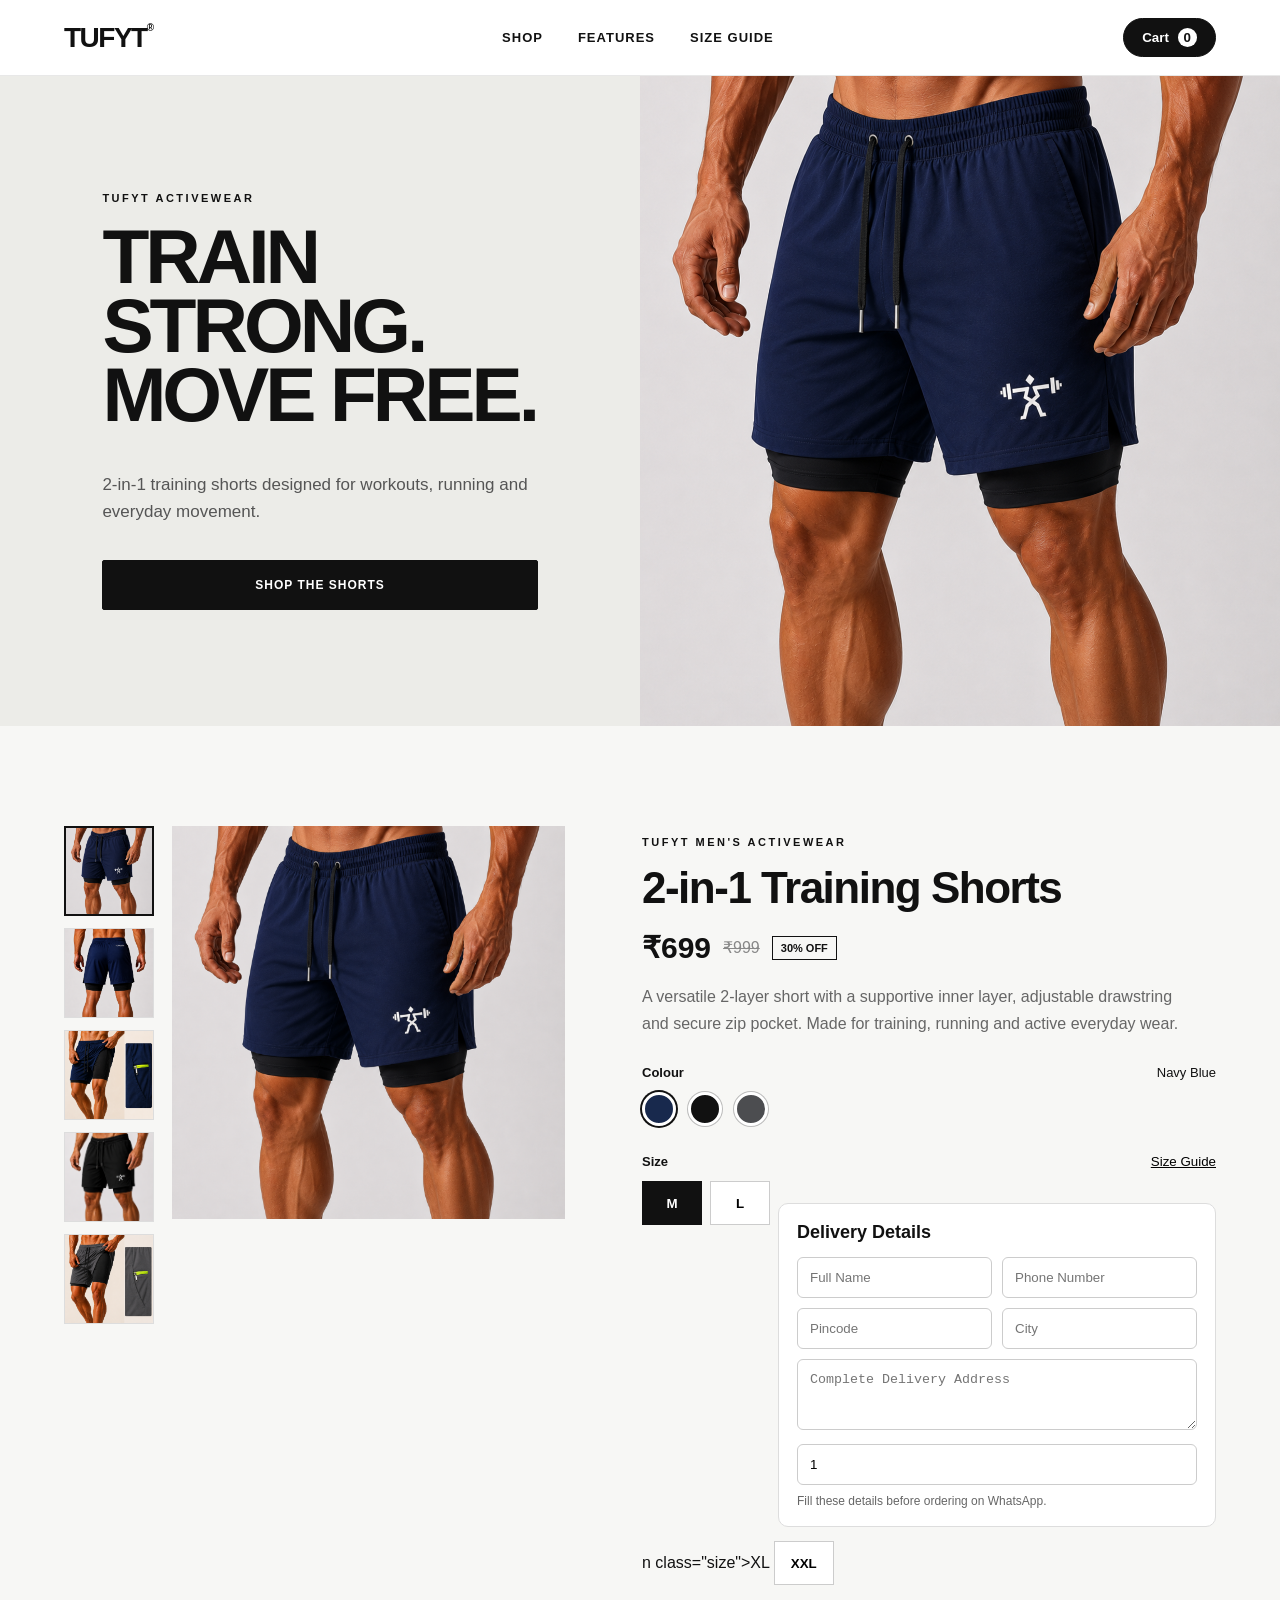
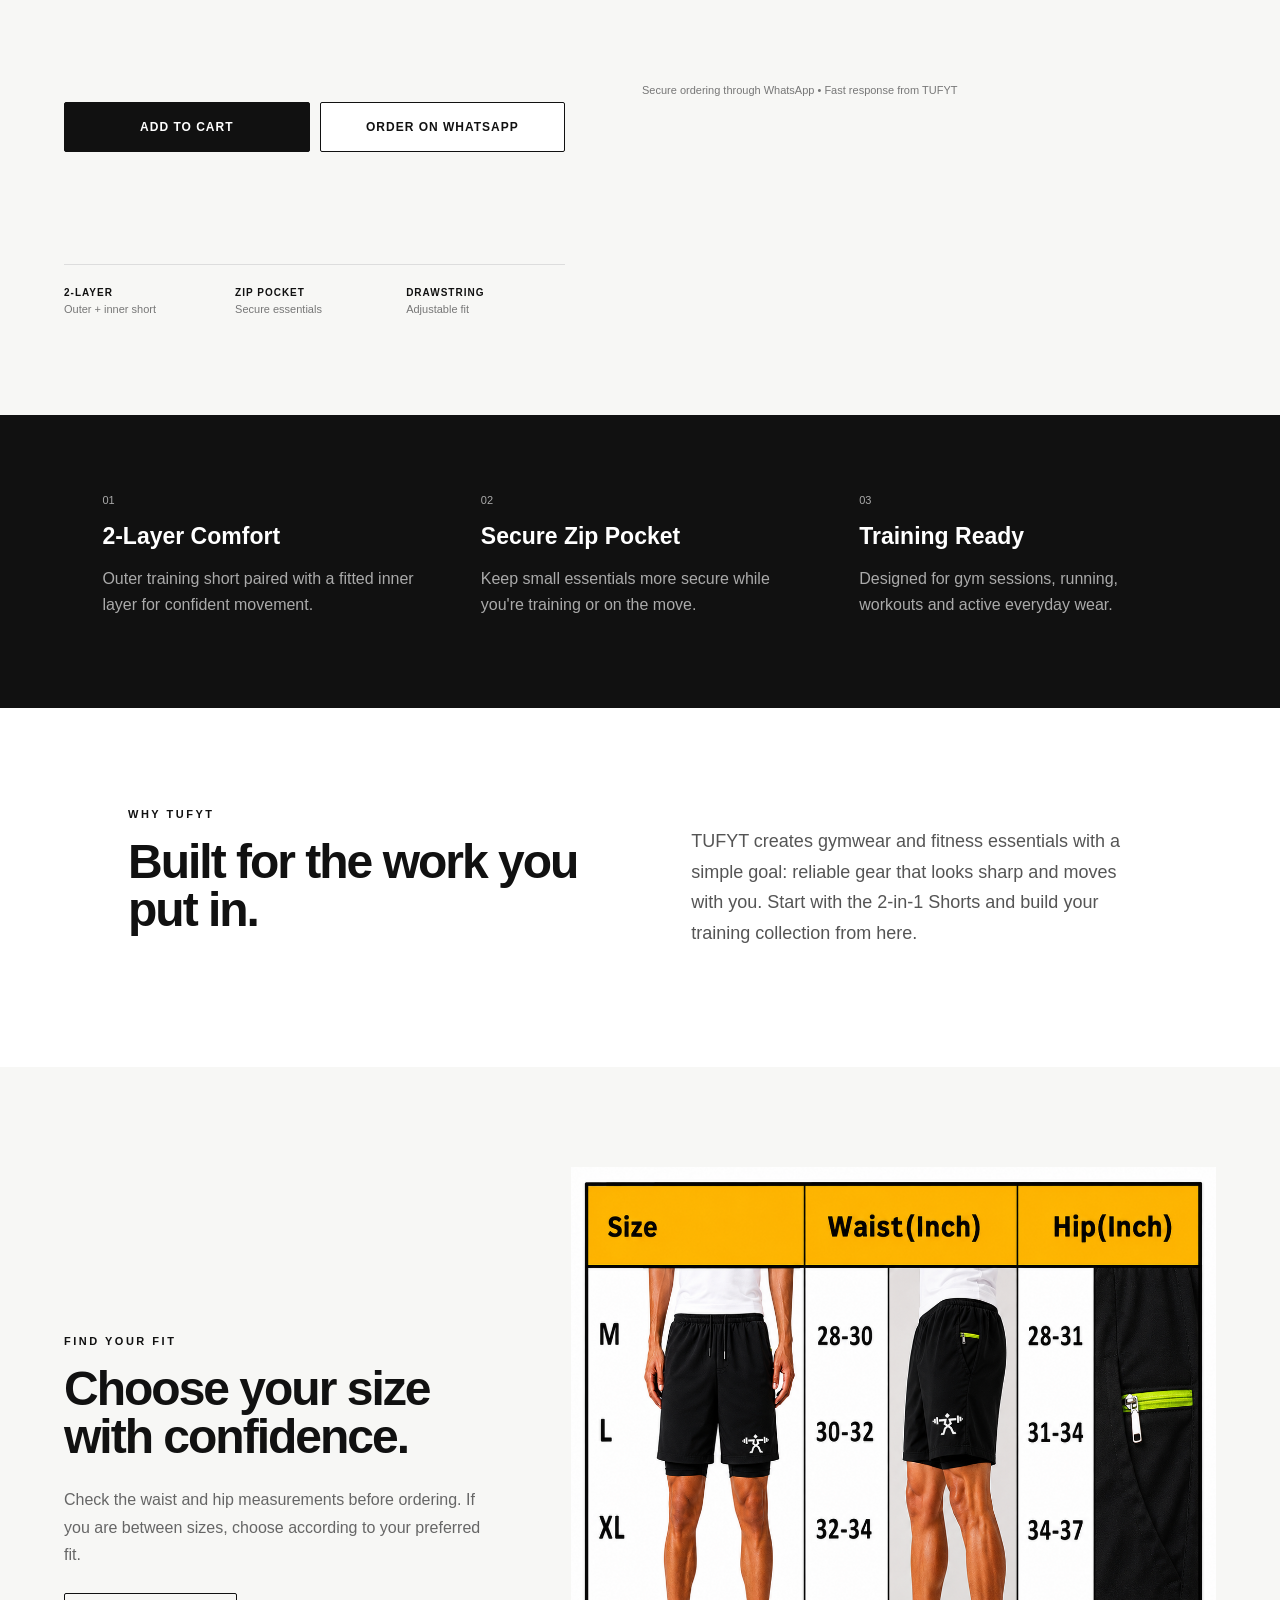
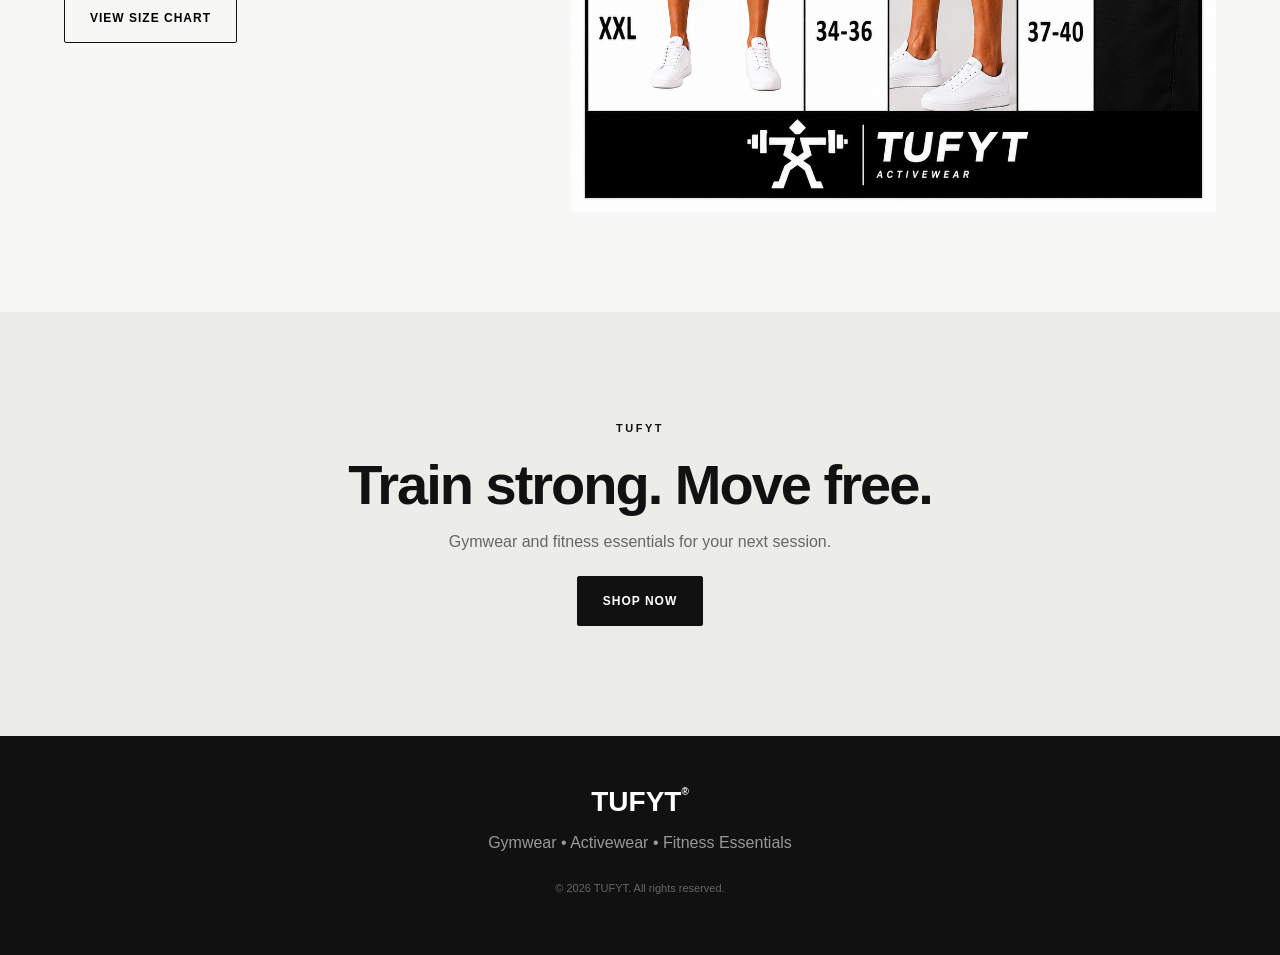
==== commit a903d238: "Add files via upload" ====
--- a/index.html
+++ b/index.html
@@ -84,7 +84,20 @@
         <div class="sizes">
           <button class="size selected">M</button>
           <button class="size">L</button>
-          <button class="size">XL</button>
+          <butto
+<div class="tufyt-order-form" style="margin:22px 0 14px;padding:18px;border:1px solid #ddd;border-radius:10px;background:#fff;">
+  <h3 style="margin:0 0 14px;font-size:18px;">Delivery Details</h3>
+  <div style="display:grid;grid-template-columns:1fr 1fr;gap:10px;">
+    <input id="customerName" type="text" placeholder="Full Name" style="padding:12px;border:1px solid #ccc;border-radius:6px;">
+    <input id="customerPhone" type="tel" placeholder="Phone Number" style="padding:12px;border:1px solid #ccc;border-radius:6px;">
+    <input id="customerPincode" type="text" placeholder="Pincode" style="padding:12px;border:1px solid #ccc;border-radius:6px;">
+    <input id="customerCity" type="text" placeholder="City" style="padding:12px;border:1px solid #ccc;border-radius:6px;">
+  </div>
+  <textarea id="customerAddress" placeholder="Complete Delivery Address" rows="3" style="width:100%;box-sizing:border-box;margin-top:10px;padding:12px;border:1px solid #ccc;border-radius:6px;resize:vertical;"></textarea>
+  <input id="customerQty" type="number" min="1" value="1" placeholder="Quantity" style="margin-top:10px;padding:12px;width:100%;box-sizing:border-box;border:1px solid #ccc;border-radius:6px;">
+  <p style="margin:9px 0 0;font-size:12px;color:#666;">Fill these details before ordering on WhatsApp.</p>
+</div>
+n class="size">XL</button>
           <button class="size">XXL</button>
         </div>
       </div>
@@ -366,5 +379,73 @@
   updateCart();
 </script>
 
+
+<script>
+(function(){
+  const waNumber = "917827955976";
+  function getVal(id){ return (document.getElementById(id)?.value || "").trim(); }
+
+  window.tufytOrderOnWhatsApp = function(){
+    const name = getVal("customerName");
+    const phone = getVal("customerPhone");
+    const pincode = getVal("customerPincode");
+    const city = getVal("customerCity");
+    const address = getVal("customerAddress");
+    const qty = getVal("customerQty") || "1";
+
+    if(!name || !phone || !pincode || !city || !address){
+      alert("Please fill in your name, phone number, pincode, city and complete address before ordering.");
+      return;
+    }
+
+    const product = "TUFYT 2-in-1 Training Shorts";
+    const price = "₹699";
+    let colour = "";
+    let size = "";
+
+    // Read common selection labels/values from the existing page where possible.
+    const text = document.body.innerText;
+    const colourMatch = text.match(/Colour\s*[\r\n ]+([A-Za-z ]+)/i);
+    if(colourMatch) colour = colourMatch[1].trim().split(/\n/)[0];
+    const sizeButtons = document.querySelectorAll("button");
+    sizeButtons.forEach(b => {
+      if(b.classList.contains("active") || b.getAttribute("aria-pressed") === "true" || b.style.backgroundColor === "black"){
+        const t = b.innerText.trim();
+        if(["M","L","XL","XXL"].includes(t)) size = t;
+      }
+    });
+
+    const message =
+`Hello TUFYT! I want to place an order.
+
+Product: ${product}
+Price: ${price}
+Colour: ${colour || "Selected on website"}
+Size: ${size || "Selected on website"}
+Quantity: ${qty}
+
+Customer Name: ${name}
+Phone: ${phone}
+Address: ${address}
+City: ${city}
+Pincode: ${pincode}`;
+
+    window.open("https://wa.me/" + waNumber + "?text=" + encodeURIComponent(message), "_blank");
+  };
+
+  // Attach to buttons containing ORDER ON WHATSAPP, while preserving the existing button design.
+  document.querySelectorAll("button, a").forEach(function(el){
+    if((el.innerText || "").toUpperCase().includes("ORDER ON WHATSAPP")){
+      el.onclick = function(e){
+        e.preventDefault();
+        window.tufytOrderOnWhatsApp();
+        return false;
+      };
+      if(el.tagName.toLowerCase() === "a") el.removeAttribute("href");
+    }
+  });
+})();
+</script>
+
 </body>
 </html>
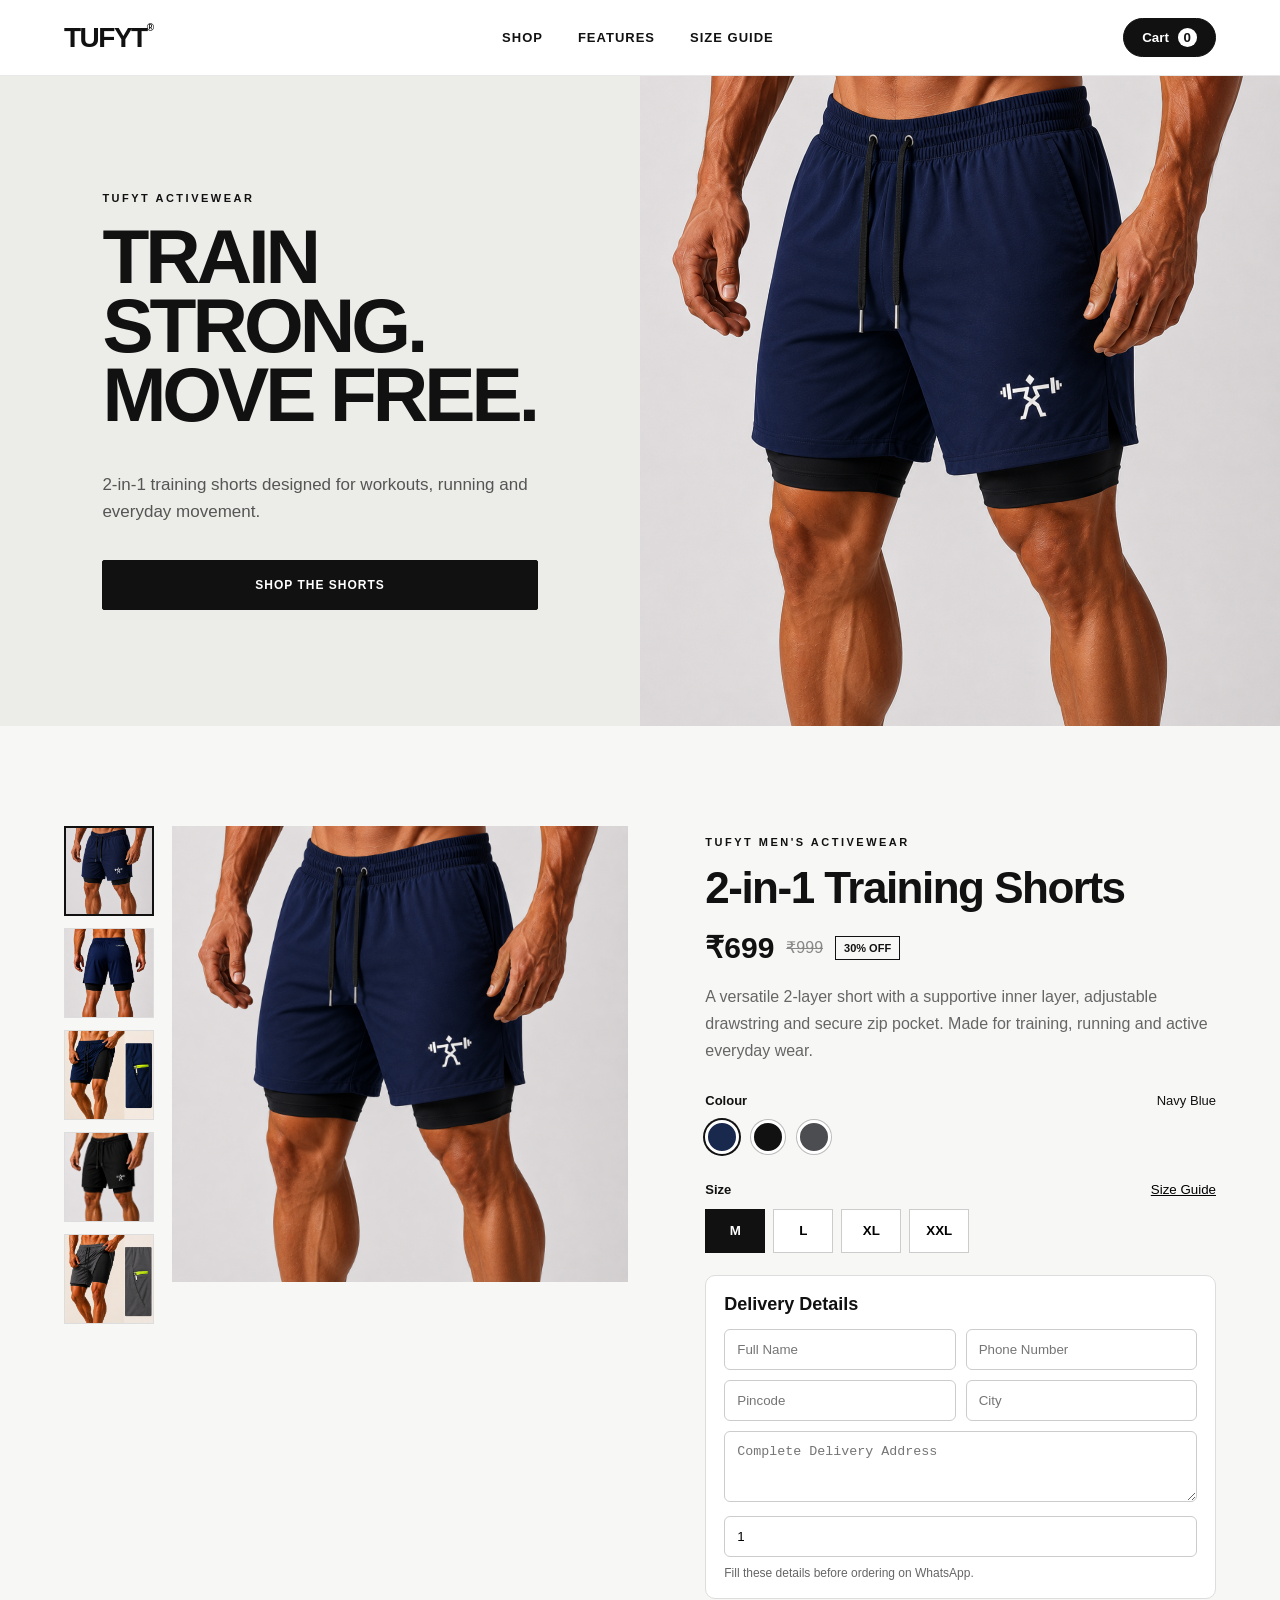
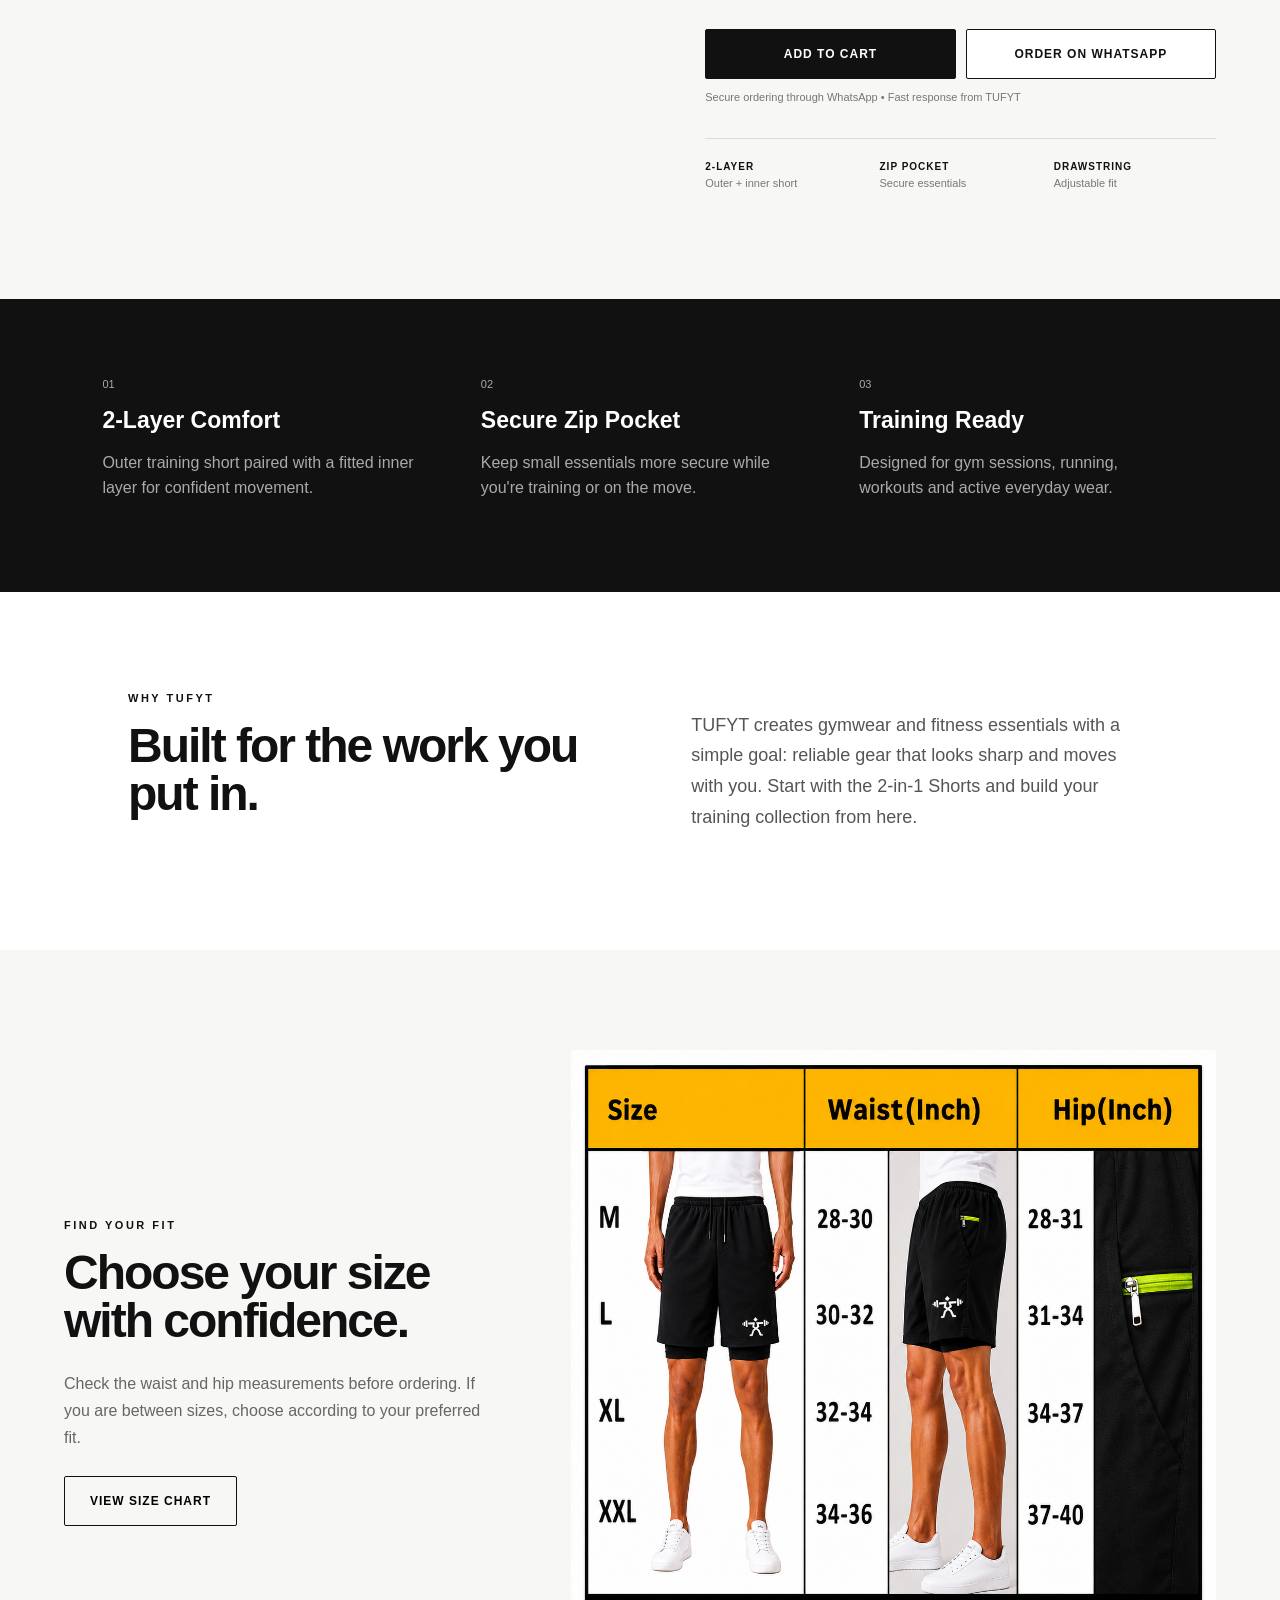
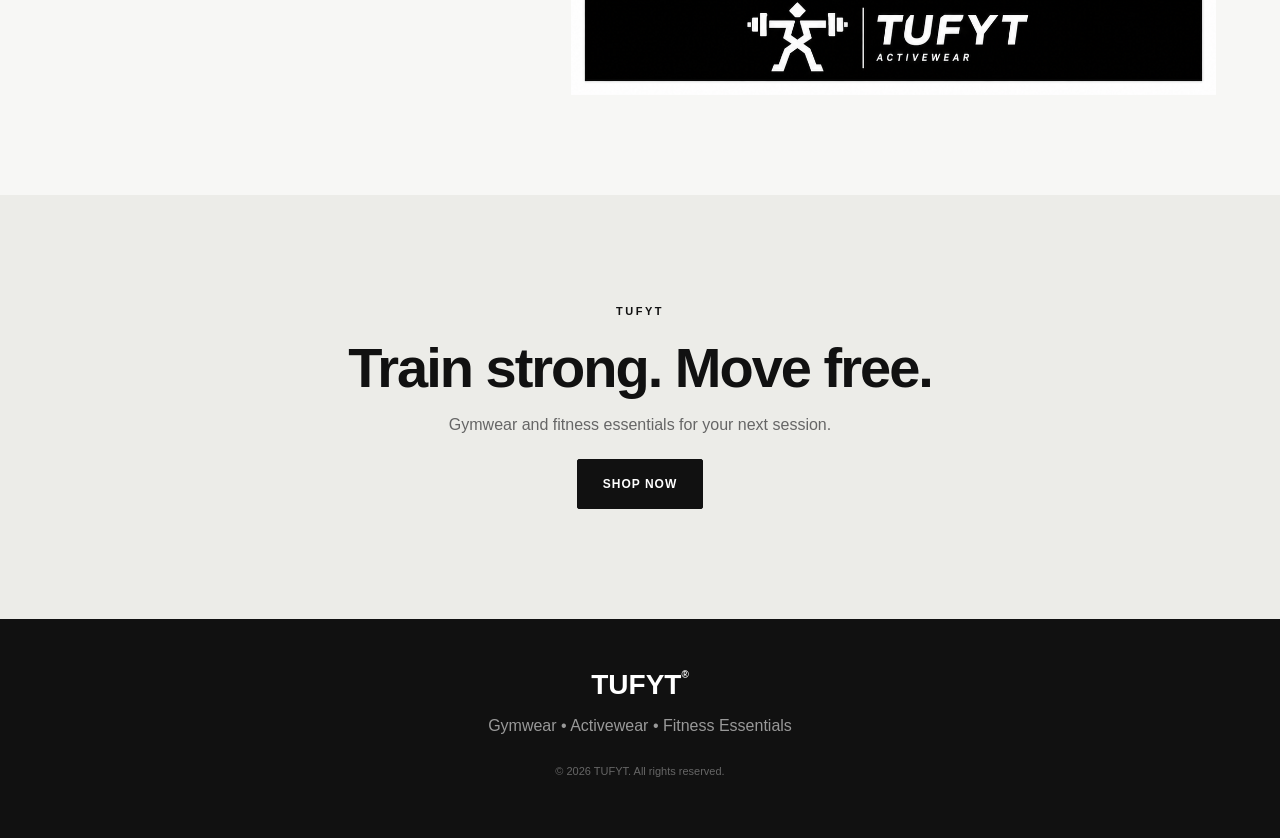
==== commit 339d7aa8: "Add files via upload" ====
--- a/index.html
+++ b/index.html
@@ -84,21 +84,21 @@
         <div class="sizes">
           <button class="size selected">M</button>
           <button class="size">L</button>
-          <butto
-<div class="tufyt-order-form" style="margin:22px 0 14px;padding:18px;border:1px solid #ddd;border-radius:10px;background:#fff;">
-  <h3 style="margin:0 0 14px;font-size:18px;">Delivery Details</h3>
-  <div style="display:grid;grid-template-columns:1fr 1fr;gap:10px;">
-    <input id="customerName" type="text" placeholder="Full Name" style="padding:12px;border:1px solid #ccc;border-radius:6px;">
-    <input id="customerPhone" type="tel" placeholder="Phone Number" style="padding:12px;border:1px solid #ccc;border-radius:6px;">
-    <input id="customerPincode" type="text" placeholder="Pincode" style="padding:12px;border:1px solid #ccc;border-radius:6px;">
-    <input id="customerCity" type="text" placeholder="City" style="padding:12px;border:1px solid #ccc;border-radius:6px;">
-  </div>
-  <textarea id="customerAddress" placeholder="Complete Delivery Address" rows="3" style="width:100%;box-sizing:border-box;margin-top:10px;padding:12px;border:1px solid #ccc;border-radius:6px;resize:vertical;"></textarea>
-  <input id="customerQty" type="number" min="1" value="1" placeholder="Quantity" style="margin-top:10px;padding:12px;width:100%;box-sizing:border-box;border:1px solid #ccc;border-radius:6px;">
-  <p style="margin:9px 0 0;font-size:12px;color:#666;">Fill these details before ordering on WhatsApp.</p>
-</div>
-n class="size">XL</button>
+          <button class="size">XL</button>
           <button class="size">XXL</button>
+        </div>
+
+        <div class="tufyt-order-form" style="margin:22px 0 14px;padding:18px;border:1px solid #ddd;border-radius:10px;background:#fff;">
+          <h3 style="margin:0 0 14px;font-size:18px;">Delivery Details</h3>
+          <div style="display:grid;grid-template-columns:1fr 1fr;gap:10px;">
+            <input id="customerName" type="text" placeholder="Full Name" style="padding:12px;border:1px solid #ccc;border-radius:6px;">
+            <input id="customerPhone" type="tel" placeholder="Phone Number" style="padding:12px;border:1px solid #ccc;border-radius:6px;">
+            <input id="customerPincode" type="text" placeholder="Pincode" style="padding:12px;border:1px solid #ccc;border-radius:6px;">
+            <input id="customerCity" type="text" placeholder="City" style="padding:12px;border:1px solid #ccc;border-radius:6px;">
+          </div>
+          <textarea id="customerAddress" placeholder="Complete Delivery Address" rows="3" style="width:100%;box-sizing:border-box;margin-top:10px;padding:12px;border:1px solid #ccc;border-radius:6px;resize:vertical;"></textarea>
+          <input id="customerQty" type="number" min="1" value="1" placeholder="Quantity" style="margin-top:10px;padding:12px;width:100%;box-sizing:border-box;border:1px solid #ccc;border-radius:6px;">
+          <p style="margin:9px 0 0;font-size:12px;color:#666;">Fill these details before ordering on WhatsApp.</p>
         </div>
       </div>
 
